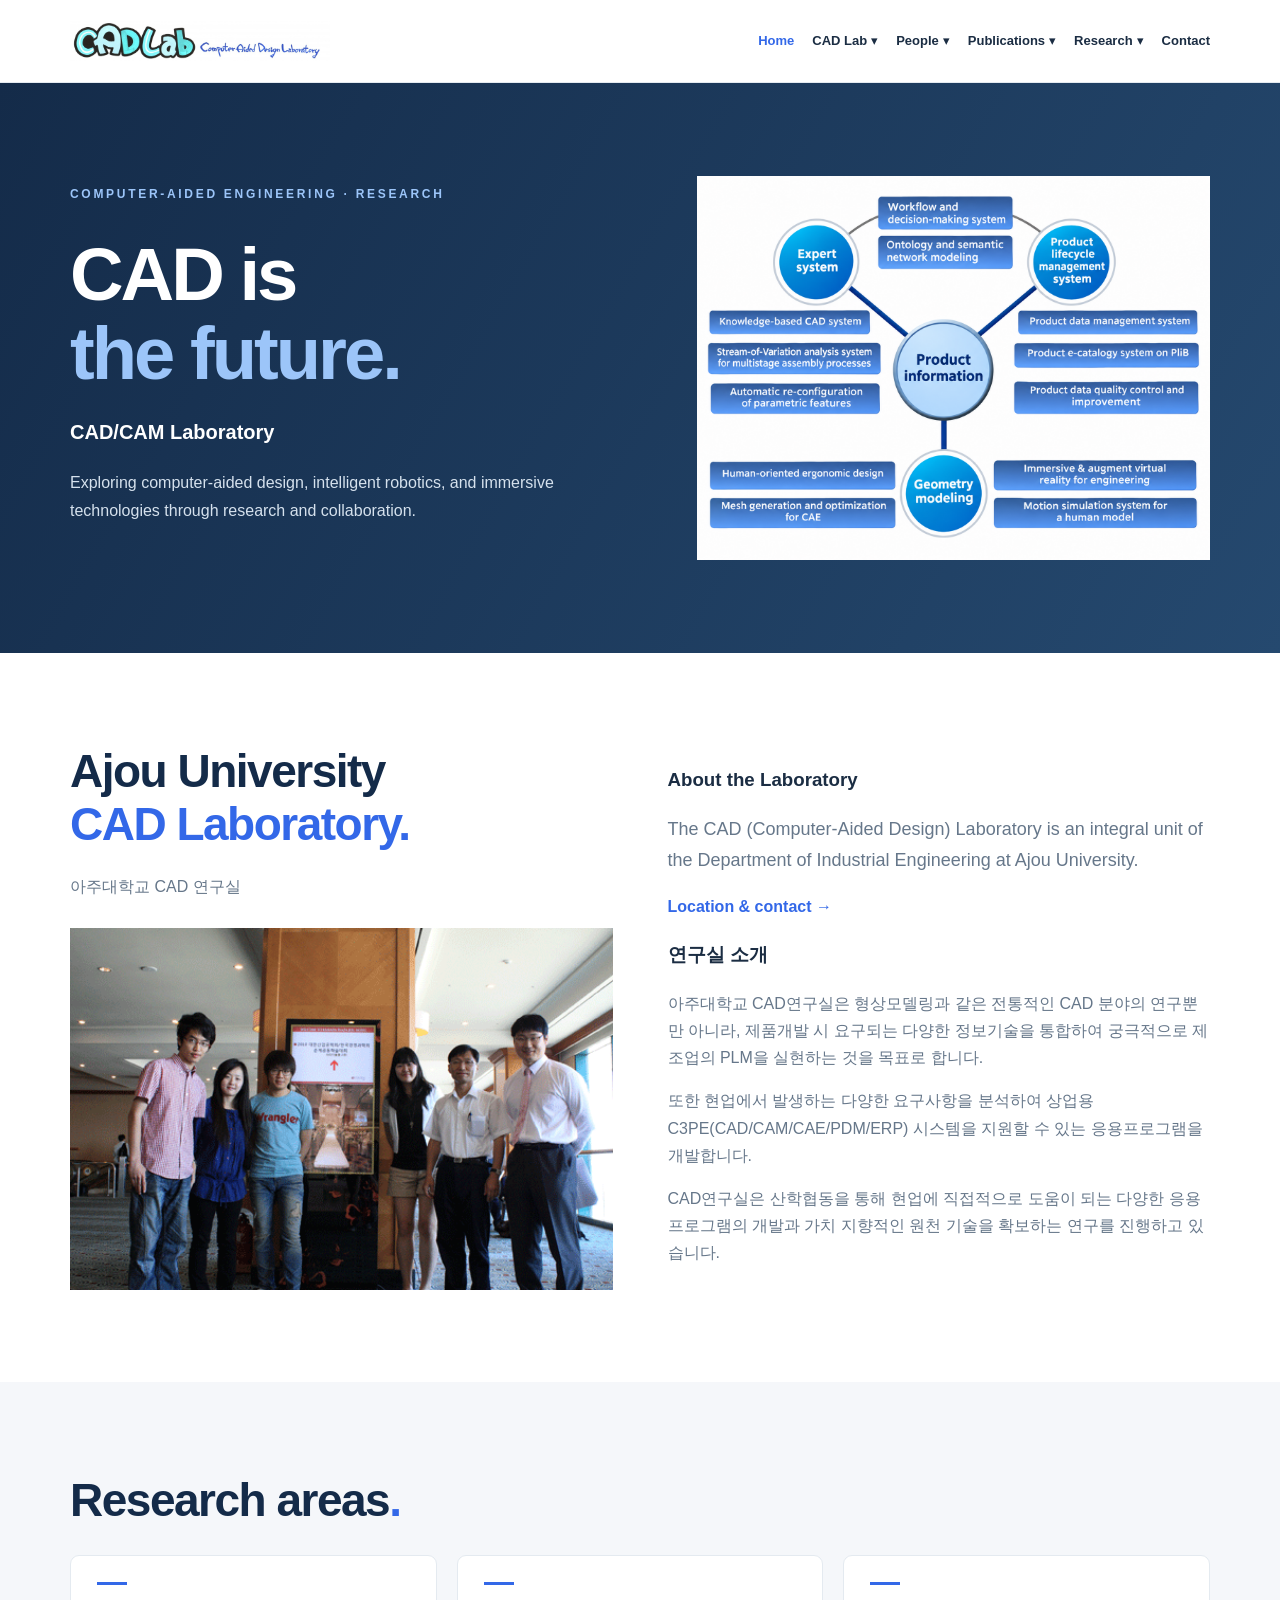
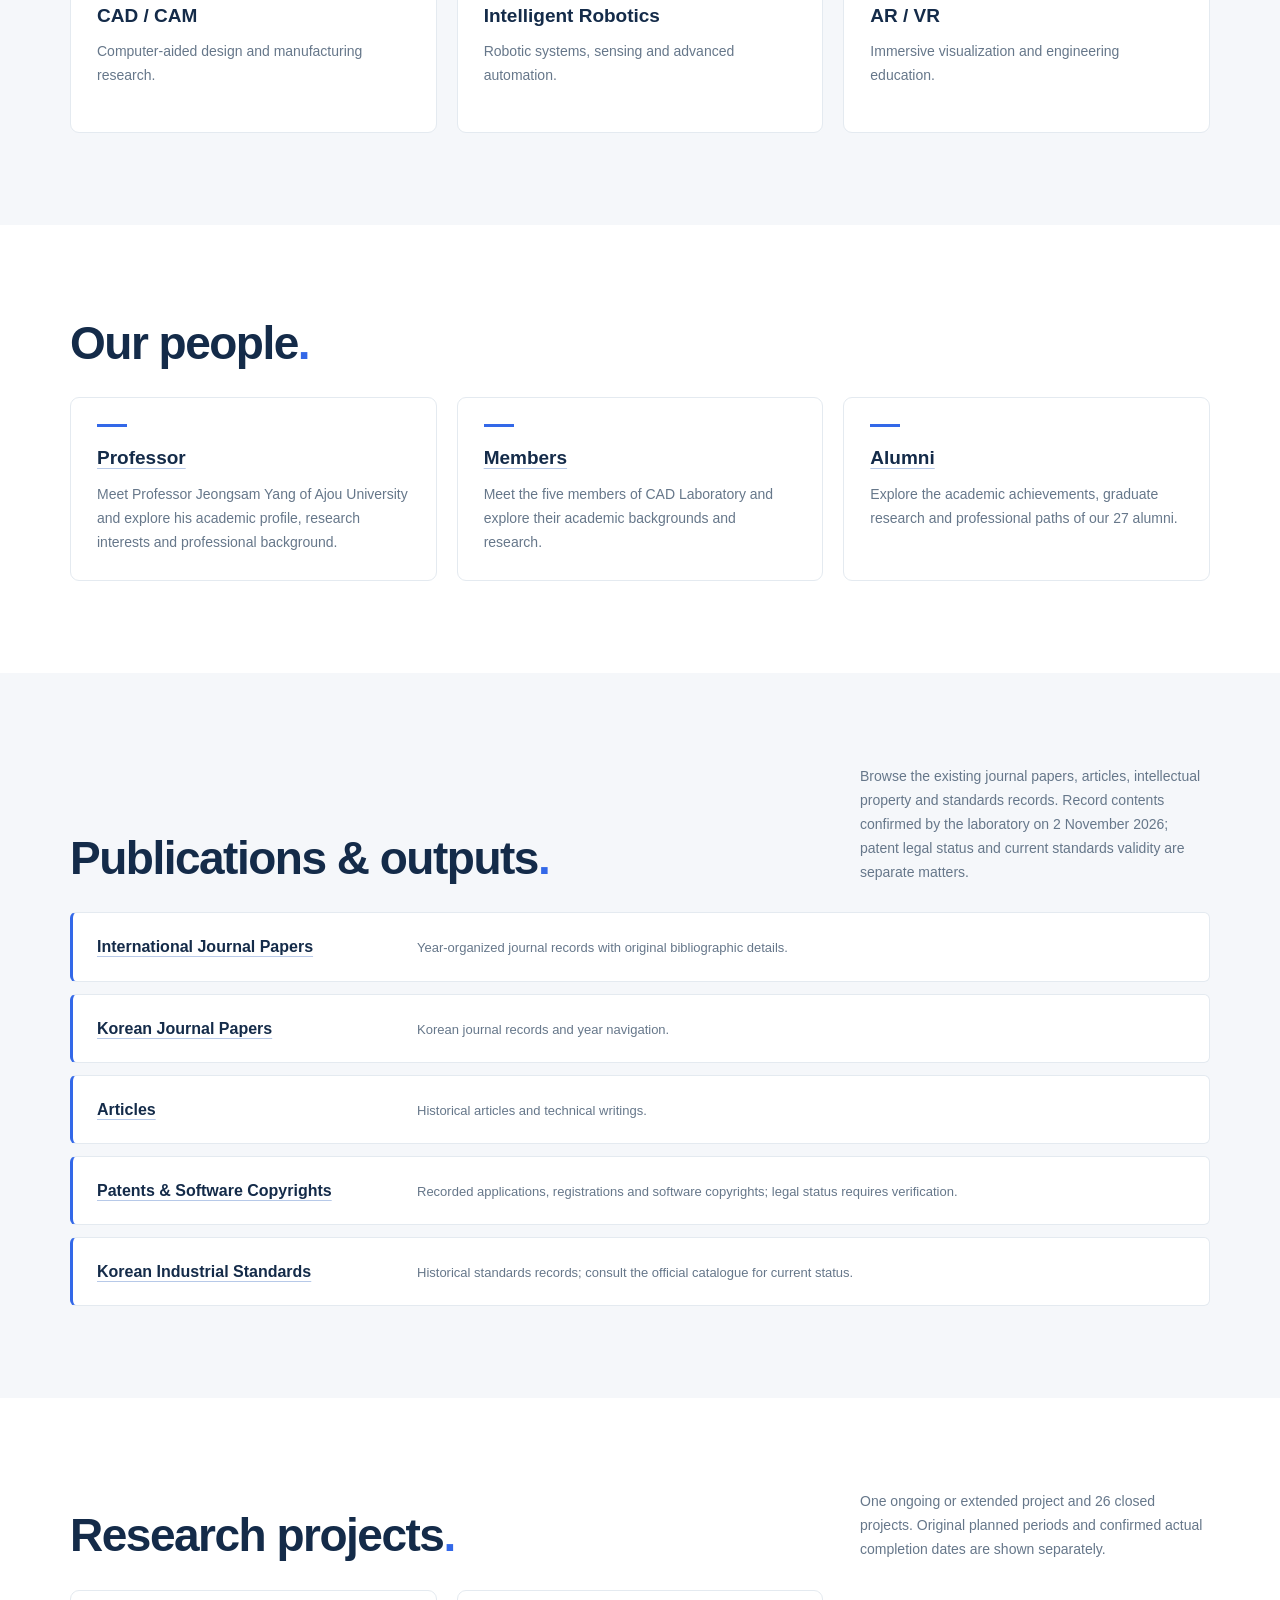
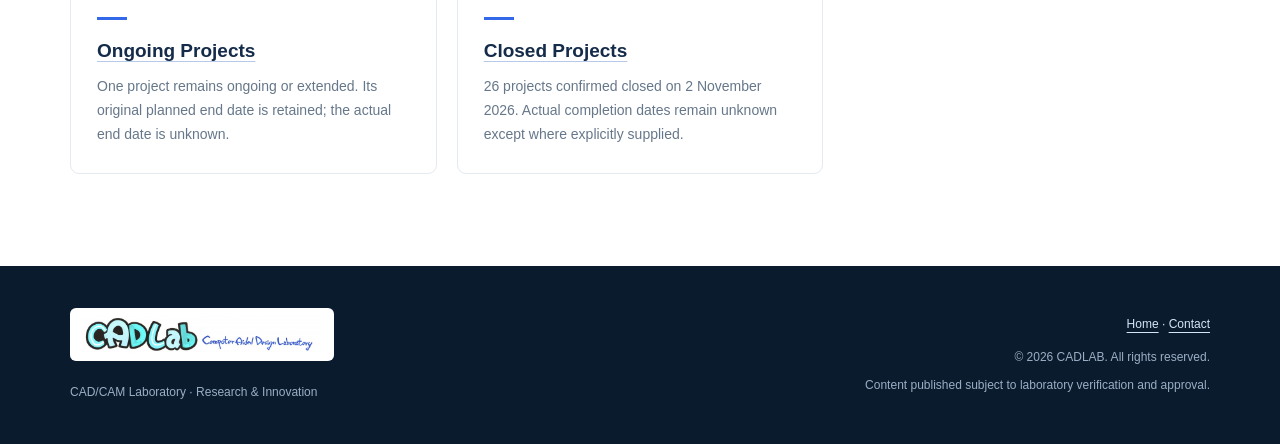
==== index.html @ c9c136b9 "Remove historical note from homepage introduction" ====
<!DOCTYPE html>
<html lang="en">
<head>
  <meta charset="UTF-8">
  <meta name="viewport" content="width=device-width, initial-scale=1">
  <meta name="description" content="CADLAB — CAD/CAM Laboratory research, people, projects, publications and archive.">
  <meta name="theme-color" content="#0d1d32">
  <title>CADLAB | CAD/CAM Laboratory</title>
  <link rel="stylesheet" href="assets/styles.css">
</head>
<body class="home-page">
  <!-- shared-header:start -->
  <a class="skip-link" href="#main">Skip to content</a>
  <header class="header">
    <div class="wrap nav">
      <a class="brand" href="index.html" aria-label="CADLAB home"><img src="assets/cadlab-logo.jpg" alt="CADLAB — Computer-Aided Design Laboratory" width="1500" height="234" fetchpriority="high"></a>
      <button type="button" id="menuButton" class="menu" aria-label="Toggle navigation" aria-expanded="false" aria-controls="navigation">☰</button>
      <nav id="navigation" aria-label="Main navigation">
        <a href="index.html" aria-current="page">Home</a>
<div class="nav-group">
          <a href="index.html#about">CAD Lab</a> <button class="submenu-toggle" type="button" aria-label="Toggle CAD Lab submenu" aria-expanded="false" aria-controls="lab-submenu">▾</button>
          <div class="dropdown" id="lab-submenu">
            <a href="lab/introduction.html">Introduction</a>
<a href="lab/motto.html">Motto &amp; Logo</a>
<a href="lab/contact.html">Contact</a>
          </div>
        </div>
<div class="nav-group">
          <a href="index.html#people">People</a> <button class="submenu-toggle" type="button" aria-label="Toggle People submenu" aria-expanded="false" aria-controls="people-submenu">▾</button>
          <div class="dropdown" id="people-submenu">
            <a href="people/professor.html">Professor</a>
<a href="people/members.html">Members</a>
<a href="people/alumni.html">Alumni</a>
          </div>
        </div>
<div class="nav-group">
          <a href="index.html#publications">Publications</a> <button class="submenu-toggle" type="button" aria-label="Toggle Publications submenu" aria-expanded="false" aria-controls="publications-submenu">▾</button>
          <div class="dropdown" id="publications-submenu">
            <a href="publications/international.html">International Journal Papers</a>
<a href="publications/korean.html">Korean Journal Papers</a>
<a href="publications/articles.html">Articles</a>
<a href="publications/patents.html">Patents</a>
<a href="publications/standards.html">Korean Industrial Standards</a>
          </div>
        </div>
<div class="nav-group">
          <a href="index.html#research">Research</a> <button class="submenu-toggle" type="button" aria-label="Toggle Research submenu" aria-expanded="false" aria-controls="research-submenu">▾</button>
          <div class="dropdown" id="research-submenu">
            <a href="research/ongoing.html">Ongoing Projects</a>
<a href="research/completed.html">Closed Projects</a>
          </div>
        </div>
<a href="lab/contact.html">Contact</a>
      </nav>
    </div>
  </header>
  <!-- shared-header:end -->
  <main id="main">
    <section class="hero" id="home">
      <div class="hero-grid" aria-hidden="true"></div>
      <div class="hero-glow" aria-hidden="true"></div>
      <div class="wrap hero-layout">
        <div class="hero-copy"><div class="eyebrow"><span class="eyebrow-line"></span> COMPUTER-AIDED ENGINEERING · RESEARCH</div><h1>CAD is<br><em>the future.</em></h1><p class="hero-descriptor">CAD/CAM Laboratory</p><p class="hero-summary">Exploring computer-aided design, intelligent robotics, and immersive technologies through research and collaboration.</p>
        </div>
       

        <div class="hero-art">
          <img src="assets/product-information.png" alt="Product information framework connecting expert systems, product lifecycle management and geometry modeling." width="1448" height="1086" fetchpriority="high">
        </div>
      </div>

    </section>

<section class="section about-section" id="about">
  <div class="wrap section-grid">
    <div>
      
      <h2>Ajou University<br>
        <span class="blue-text">CAD Laboratory.</span>
      </h2>
      <p class="muted">아주대학교 CAD 연구실</p>
      <img class="about-photo" src="assets/cadlab-group.gif" alt="CAD Laboratory group photo." width="513" height="342" loading="lazy" decoding="async">
    </div>

    <div>
      <h3>About the Laboratory</h3>
      <p id="aboutText" class="muted lead">
        The CAD (Computer-Aided Design) Laboratory is an
        integral unit of the Department of Industrial
        Engineering at Ajou University.
      </p>

      <p><a class="inline-link" href="lab/contact.html">Location &amp; contact →</a></p>

      <h3>연구실 소개</h3>
      <p class="muted">
        아주대학교 CAD연구실은 형상모델링과 같은 전통적인
        CAD 분야의 연구뿐만 아니라, 제품개발 시 요구되는
        다양한 정보기술을 통합하여 궁극적으로 제조업의
        PLM을 실현하는 것을 목표로 합니다.
      </p>
      <p class="muted">
        또한 현업에서 발생하는 다양한 요구사항을 분석하여
        상업용 C3PE(CAD/CAM/CAE/PDM/ERP) 시스템을
        지원할 수 있는 응용프로그램을 개발합니다.
      </p>
      <p class="muted">
        CAD연구실은 산학협동을 통해 현업에 직접적으로
        도움이 되는 다양한 응용프로그램의 개발과 가치
        지향적인 원천 기술을 확보하는 연구를 진행하고 있습니다.
      </p>
    </div>
  </div>
</section>
      <section class="section light" id="research"><div class="wrap"><div class="section-heading"><div><h2>Research areas<span class="title-dot">.</span></h2></div></div><div id="researchList" class="cards research-cards"></div></div></section>
    <section class="section" id="people"><div class="wrap"><div class="section-heading"><div><h2>Our people<span class="title-dot">.</span></h2></div></div><div id="peopleList" class="cards"></div></div></section>
    <section class="section light" id="publications"><div class="wrap"><div class="section-heading"><div><h2>Publications &amp; outputs<span class="title-dot">.</span></h2></div><p>Browse the existing journal papers, articles, intellectual property and standards records. Record contents confirmed by the laboratory on 2 November 2026; patent legal status and current standards validity are separate matters.</p></div><div id="publicationList" class="stack"></div></div></section>
    <section class="section" id="projects"><div class="wrap"><div class="section-heading"><div><h2>Research projects<span class="title-dot">.</span></h2></div><p>One ongoing or extended project and 26 closed projects. Original planned periods and confirmed actual completion dates are shown separately.</p></div><div id="projectList" class="cards"></div></div></section>
  </main>
  <!-- shared-footer:start -->
  <footer class="site-footer">
    <div class="wrap footerrow">
      <div><a class="footer-logo" href="index.html" aria-label="CADLAB home"><img src="assets/cadlab-logo.jpg" alt="CADLAB — Computer-Aided Design Laboratory" width="1500" height="234" loading="lazy"></a><p>CAD/CAM Laboratory · Research &amp; Innovation</p></div>
      <div><a href="index.html">Home</a> · <a href="lab/contact.html">Contact</a><p>© <span data-year>2026</span> CADLAB. All rights reserved.</p><small class="footer-context">Content published subject to laboratory verification and approval.</small></div>
    </div>
  </footer>
  <!-- shared-footer:end -->
  <script src="assets/content.js"></script><script src="assets/site.js"></script>
<script src="assets/navigation.js" defer></script>
</body>
</html>
---- assets/styles.css ----
/* CADLAB V3 — complete clean stylesheet; replaces accumulated V2 patches */
:root{--navy:#142b49;--navy2:#213f63;--blue:#3368e8;--ink:#1b2d43;--muted:#66778a;--line:#e4eaf0;--light:#f5f7fa;--radius:10px;--card-bg:#f8faff}
*{box-sizing:border-box}
html{scroll-behavior:smooth;scroll-padding-top:85px}
body{margin:0;font:16px/1.7 Arial,"Noto Sans KR","Malgun Gothic",sans-serif;color:var(--ink)}
a:focus-visible,button:focus-visible{outline:3px solid #65b9ff;outline-offset:3px}
.skip-link{position:absolute;left:12px;top:-100px;z-index:100;padding:10px 16px;background:white;color:var(--navy)}
.skip-link:focus{top:10px}
.wrap{width:min(1140px,calc(100% - 48px));margin:auto}
.header{position:sticky;top:0;z-index:50;background:#fff;border-bottom:1px solid var(--line)}
.nav{min-height:82px;display:flex;align-items:center;justify-content:space-between;gap:25px}
.accent,.title-dot,.blue-text{color:var(--blue)}
.nav nav a{text-decoration:none;color:var(--ink);font-size:13px;font-weight:700}
.nav nav a:hover{color:var(--blue)}
.menu{display:none}
.hero{background:linear-gradient(120deg,#142b49,#25496f);color:#fff}
.hero-layout{min-height:570px;display:grid;grid-template-columns:minmax(0,1.05fr) minmax(0,.95fr);gap:60px;align-items:center}
.hero-copy{padding:70px 0}
.eyebrow{color:#9cc5f9;font-size:12px;font-weight:800;letter-spacing:2.7px}
.hero h1{font-size:clamp(48px,5.8vw,80px);line-height:1.07;letter-spacing:-3px;margin:30px 0 22px}
.hero h1 em{font-style:normal;color:#9cc5f9}
.hero-descriptor{font-size:20px;font-weight:650}
.hero-summary{max-width:540px;color:#d5e1ed;font-size:16px;margin:18px 0 28px}
.hero-actions{display:flex;flex-wrap:wrap;gap:12px;align-items:center}
.cta,.cta-secondary{display:inline-flex;align-items:center;gap:20px;text-decoration:none;border-radius:6px;padding:12px 18px;font-size:14px;font-weight:700}
.cta{background:white;color:var(--navy)}
.cta-secondary{color:#fff;border:1px solid #8ca7c4}
.cta:hover{background:#ecf3ff}
.cta-secondary:hover{background:#ffffff15}
.hero-art{text-align:center;min-width:0}
.hero-art img{display:block;width:100%;max-width:100%;height:auto;object-fit:contain;margin:auto}
.hero-art p{color:#b9d0e8;font-size:10px;letter-spacing:2px;font-weight:700;margin:5px 0 0}
.hero-bottom{display:flex;align-items:center;justify-content:space-between;gap:20px;min-height:66px;border-top:1px solid #ffffff24;color:#c2d3e6;font-size:11px;letter-spacing:1px}
.hero-bottom a{color:#e3eefc;text-decoration:none}
.focus-strip{background:#eef3f8;border-bottom:1px solid var(--line)}
.focus-row{display:flex;justify-content:space-between;flex-wrap:wrap;gap:15px 25px;padding:23px 0;color:#4f6379;font-size:11px;font-weight:750;letter-spacing:1px}
.focus-label{color:var(--blue)}
.section{padding:92px 0}
.section.light{background:var(--light)}
.section-grid{display:grid;grid-template-columns:1fr 1fr;gap:55px}
.about-photo{display:block;width:100%;height:auto;object-fit:contain;margin:28px 0 0}
.overline{font-size:11px;letter-spacing:2px;color:var(--blue);font-weight:800;margin:0 0 14px}
h2{font-size:clamp(30px,3.8vw,46px);line-height:1.15;letter-spacing:-1.5px;color:var(--navy);margin:0 0 22px}
.muted,.section-heading>p{color:var(--muted)}
.lead{font-size:18px}
.notice{background:#fffaf1;border-left:3px solid #dcb66c;font-size:13px;color:#80682e;padding:14px 17px;margin:22px 0}
.inline-link{color:var(--blue);font-weight:750;text-decoration:none}
.section-heading{display:flex;align-items:end;justify-content:space-between;gap:30px;margin-bottom:28px}
.section-heading h2{margin:0}
.section-heading>p{font-size:14px;max-width:350px;margin:0}
.cards{display:grid;grid-template-columns:repeat(3,minmax(0,1fr));gap:20px}
.card{background:#fff;border:1px solid var(--line);border-radius:9px;padding:26px;min-height:178px}
.card:before{content:"";display:block;width:30px;height:3px;background:var(--blue);margin-bottom:19px}
.card h3{font-size:19px;line-height:1.3;color:var(--navy);margin:0 0 12px}
.card p{font-size:14px;color:var(--muted);margin:0}
.stack{display:grid;gap:12px}
.entry{border:1px solid var(--line);border-left:3px solid var(--blue);background:#fff;border-radius:6px;padding:20px 24px;display:flex;justify-content:space-between;gap:20px}
.entry strong{color:var(--navy)}
.entry span{font-size:13px;color:var(--muted)}
.archive-section{background:var(--navy);color:#fff}
.archive-section h2{color:#fff}
.archive-section p:not(.overline){color:#ccd8e5}
.archive-layout{display:flex;align-items:center;justify-content:space-between;gap:30px}
.archive-button{flex-shrink:0;text-decoration:none;background:#fff;color:var(--navy);border-radius:6px;padding:14px 18px;font-size:14px;font-weight:750}
.site-footer{background:#0b1b2e;color:#dae5f0;padding:42px 0}
.footerrow{display:flex;justify-content:space-between;gap:20px;align-items:center}
.site-footer p,.site-footer small{font-size:12px;color:#9aafc4}
.footerrow>div:last-child{text-align:right;font-size:12px}
@media(max-width:980px){.hero-layout{gap:20px}}
@media(max-width:760px){.wrap{width:min(100% - 36px,1140px)}
.hero-layout{grid-template-columns:1fr;gap:0;min-height:auto}
.hero-copy{padding:70px 0 20px}
.hero h1{letter-spacing:-2px}
.hero-art{width:100%;max-width:480px;margin:0 auto 22px}
.hero-bottom{font-size:10px}
.section{padding:66px 0}
.section-grid{grid-template-columns:1fr;gap:8px}
.section-heading{display:block}
.section-heading>p{margin-top:12px}
.cards{grid-template-columns:1fr}
.card{min-height:auto}
.archive-layout,.footerrow{flex-direction:column;align-items:flex-start}
.footerrow>div:last-child{text-align:left}
.focus-row{justify-content:flex-start}
.focus-label{width:100%}}
@media(max-width:430px){.hero-actions{align-items:stretch;flex-direction:column}
.cta,.cta-secondary{justify-content:space-between}
.entry{display:block}
.entry span{display:block;margin-top:6px}
.hero-bottom{font-size:9px;flex-wrap:wrap;padding:15px 0}}


/* Navigation: one breakpoint for the menu and all submenus. */
.header{overflow:visible}
.nav{position:relative}
#navigation{display:flex;align-items:center;justify-content:flex-end;flex-wrap:nowrap;gap:24px}
.nav-group{position:relative;display:flex;align-items:center;flex:0 0 auto}
.nav-group>a{display:block;padding:18px 0;white-space:nowrap}
.submenu-toggle{border:0;background:none;color:var(--ink);font:inherit;font-size:13px;padding:18px 0 18px 4px;cursor:pointer}
.dropdown{display:none;position:absolute;top:100%;left:0;min-width:220px;max-width:300px;flex-direction:column;padding:8px;background:#fff;border:1px solid #e3e8f0;border-radius:10px;box-shadow:0 12px 32px rgba(20,36,61,.15);z-index:1100}
.nav-group.expanded>.dropdown{display:flex}
#navigation .dropdown a{display:block;padding:11px 14px;font-size:13px;line-height:1.5;white-space:normal;color:#142b49;border-radius:6px}
#navigation .dropdown a:hover,#navigation .dropdown a:focus-visible{background:#edf3ff;color:#3368e8}
@media(min-width:901px){.header{position:sticky;z-index:1000}}
@media(max-width:900px){
  .nav{min-height:70px}
  .menu{display:block;background:none;border:0;color:var(--navy);font-size:25px;cursor:pointer}
  #navigation{display:none;position:absolute;top:100%;left:0;right:0;background:white;padding:16px 22px;box-shadow:0 15px 25px #0b203020;flex-direction:column;align-items:stretch;gap:0;max-height:75vh;overflow-y:auto}
  #navigation.open{display:flex}
  #navigation a{font-size:15px;padding:10px 0}
  .nav-group{display:grid;grid-template-columns:minmax(0,1fr) auto;width:100%}
  .nav-group>a{padding:12px 0}
  .submenu-toggle{padding:12px;min-width:44px;min-height:44px}
  .dropdown{position:static;grid-column:1 / -1;min-width:0;max-width:none;padding:0 0 8px 14px;background:transparent;border:0;box-shadow:none}
  #navigation .dropdown a{padding:8px 12px;font-size:13px}
}

/* Shared identity and layout. Logo is the original JPEG, never cropped. */
html{scroll-padding-top:140px}
body{min-height:100vh;display:flex;flex-direction:column;background:#fff}
main{flex:1;min-width:0}
a{color:var(--blue)}
button{font-family:inherit}
.wrap,.shell{width:min(1140px,calc(100% - 48px));margin-inline:auto}
.shell{padding-inline:0}
.brand{display:inline-flex;align-items:center;flex-shrink:0;text-decoration:none}
.brand img{display:block;width:260px;max-width:100%;height:auto;object-fit:contain}
#navigation{gap:18px}
#navigation>a{white-space:nowrap}
#navigation a[aria-current="page"],#navigation .current-section>a{color:var(--blue)}
.footer-logo{display:inline-block;max-width:100%;background:#fff;padding:8px 12px;border-radius:6px}
.footer-logo img{display:block;width:240px;max-width:100%;height:auto;object-fit:contain}
.site-footer{margin-top:auto}
.site-footer a:not(.footer-logo){color:#d5e5f7;text-underline-offset:4px}
.site-footer p{margin:12px 0 0}
.site-footer .footer-context{display:block;max-width:520px;margin-top:8px;overflow-wrap:anywhere}
.footerrow>div{min-width:0}
@media(min-width:901px) and (max-width:1100px){
  .nav{flex-wrap:wrap;padding-block:14px;gap:10px}
  #navigation{flex-basis:100%;justify-content:space-between;gap:12px}
  .nav-group>a,.submenu-toggle{padding-block:8px}
}
@media(max-width:900px){
  .brand img{width:min(260px,calc(100vw - 124px))}
  .nav{gap:16px}
  .menu{min-width:44px;min-height:44px;padding:0;flex-shrink:0}
  #navigation{gap:0}
  #navigation a[aria-current="page"]{text-decoration:underline;text-underline-offset:4px}
}
@media(max-width:760px){.wrap,.shell{width:calc(100% - 36px)}}
@media(prefers-reduced-motion:reduce){html{scroll-behavior:auto}}

/* Homepage summaries link to the complete source records. */
.record-link{color:var(--navy);text-decoration:underline;text-decoration-color:#b7c9e8;text-underline-offset:4px}
.record-link:hover{color:var(--blue);text-decoration-color:currentColor}
#publicationList .entry{align-items:baseline;flex-wrap:wrap}
#publicationList .entry strong{flex:0 1 300px}
#publicationList .entry span{flex:1 1 360px}
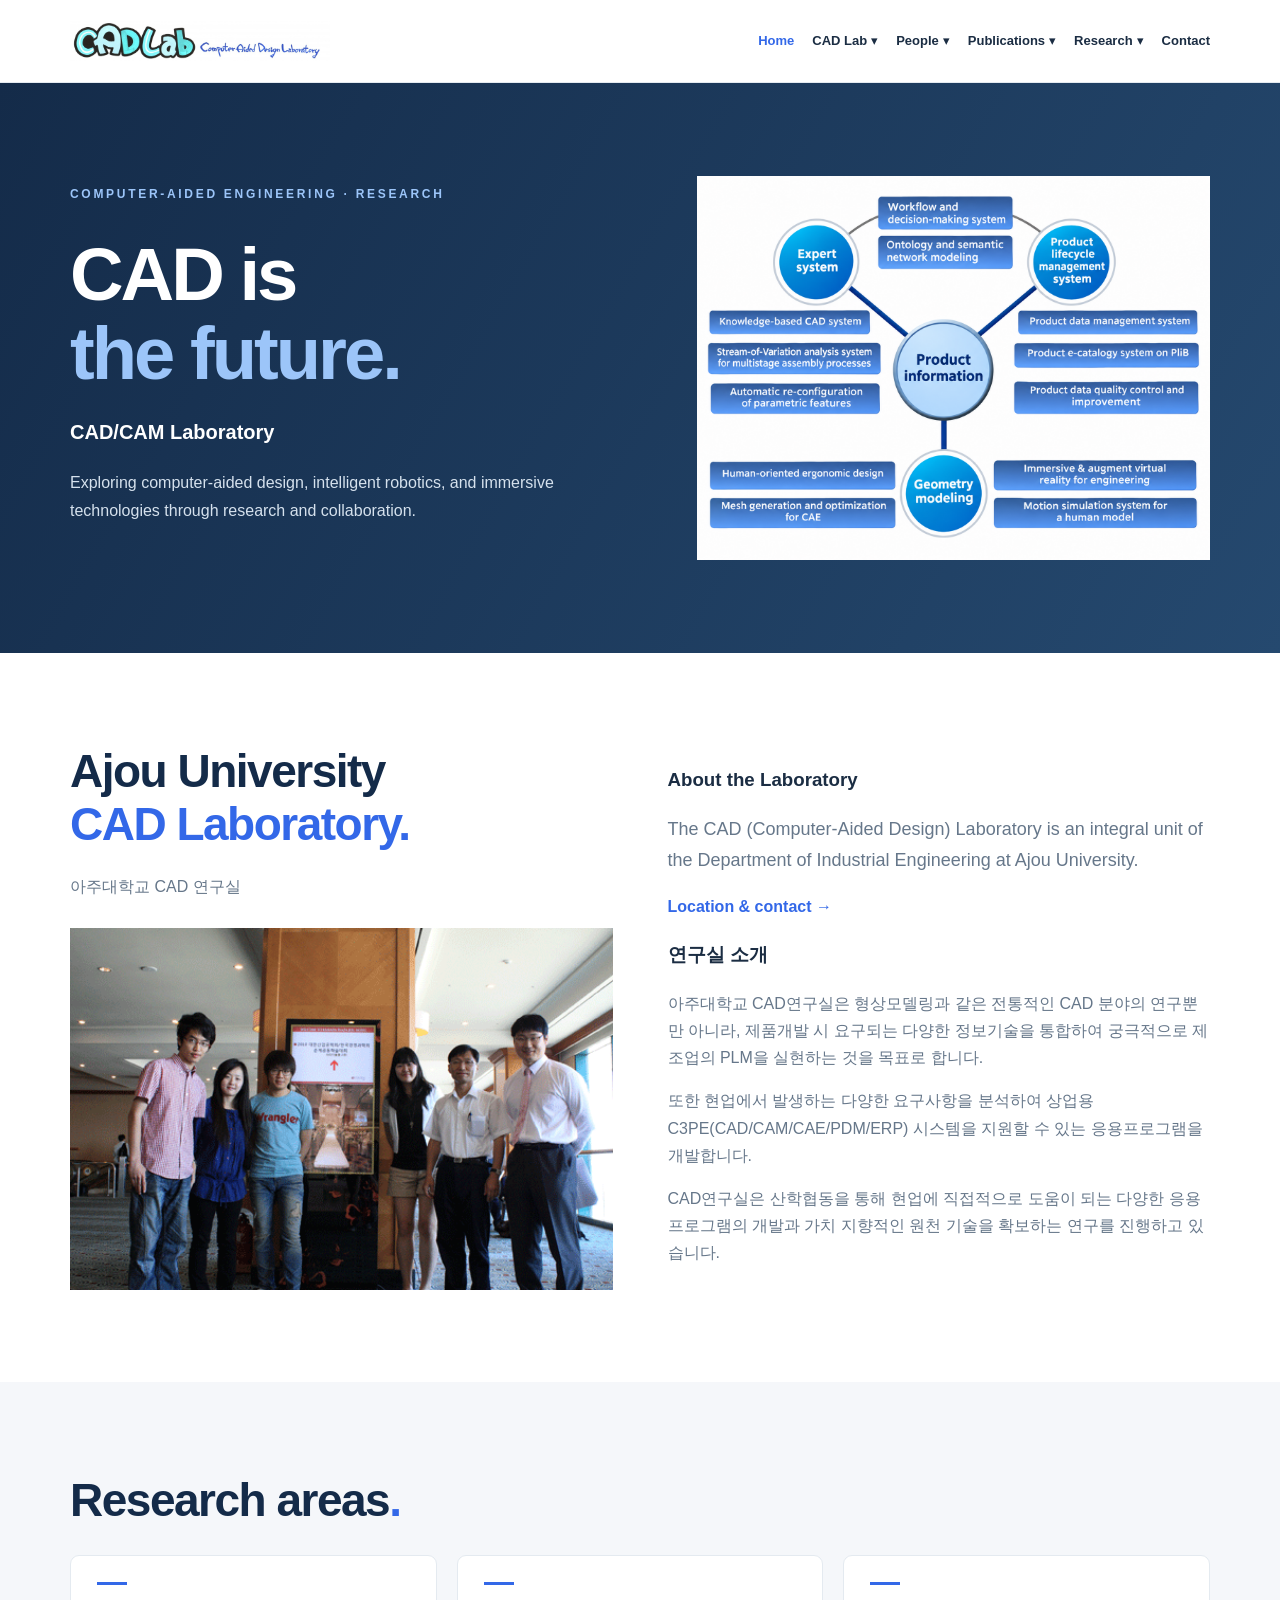
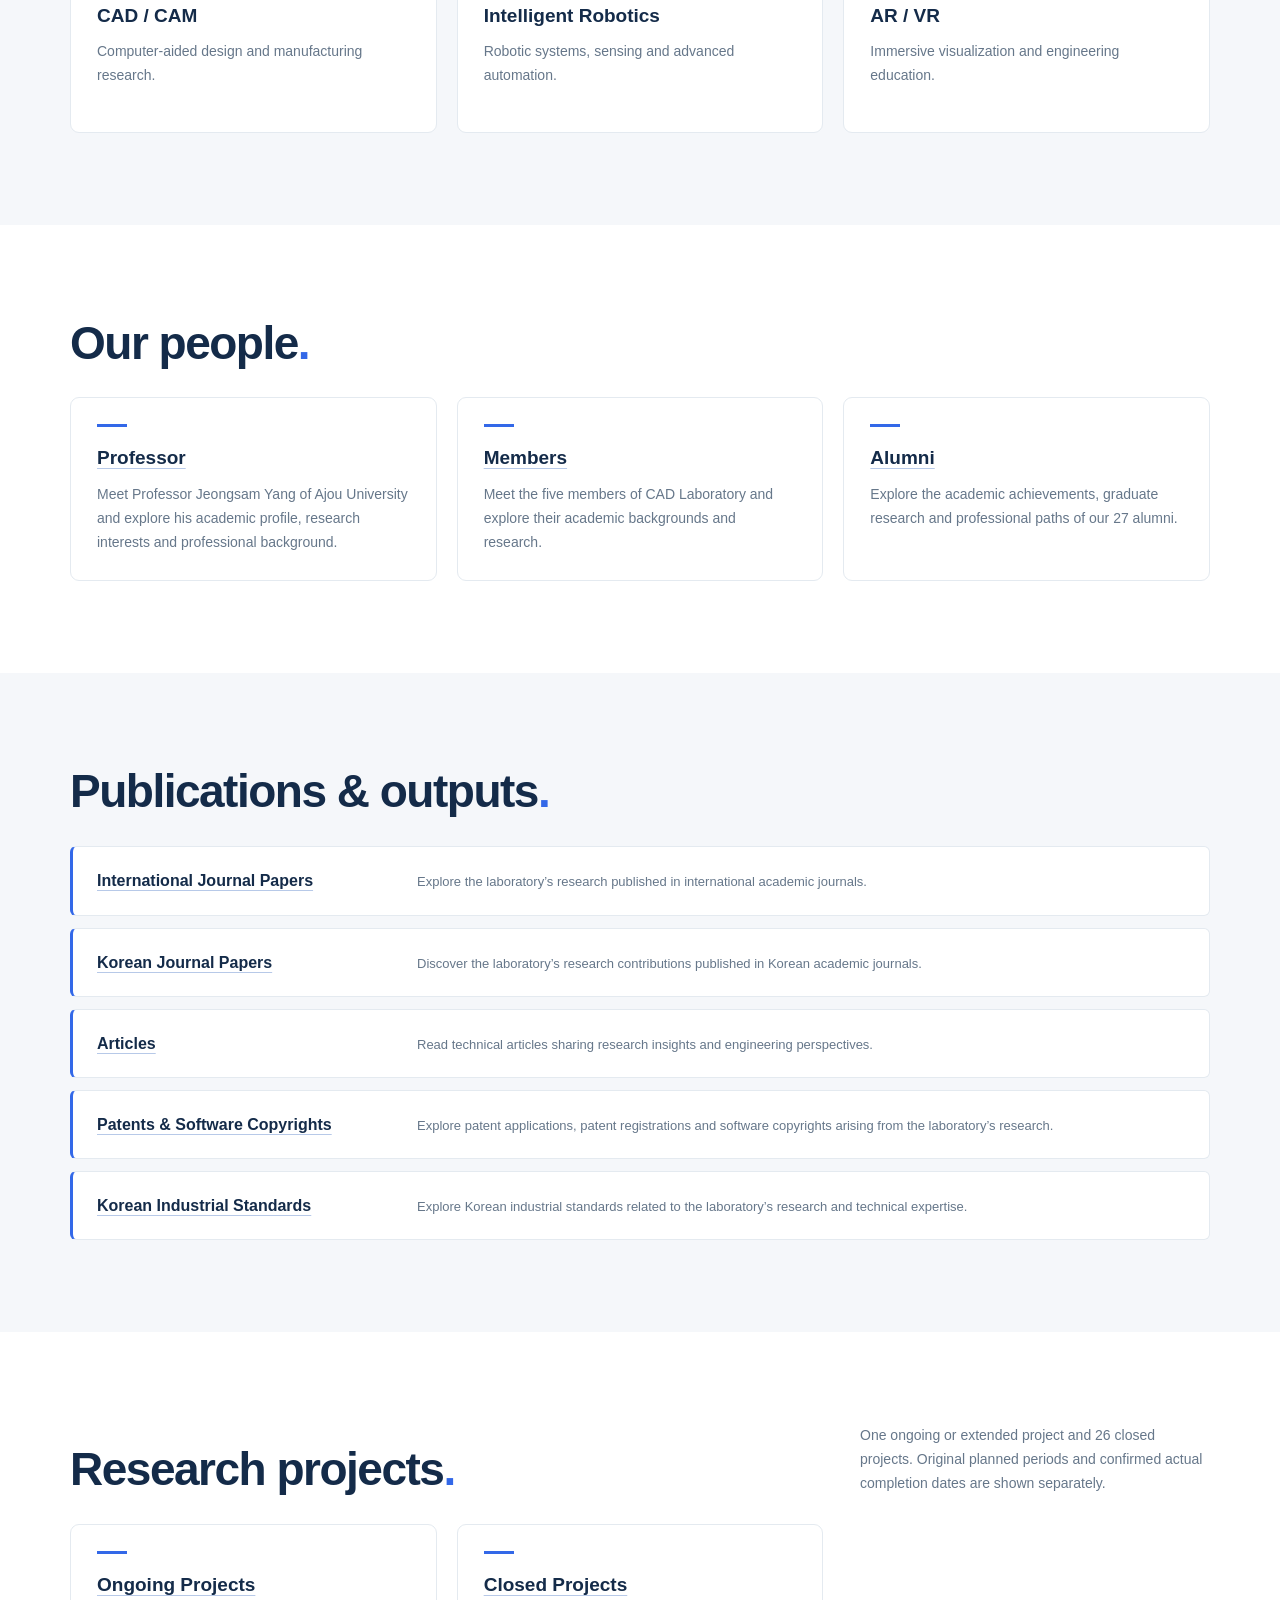
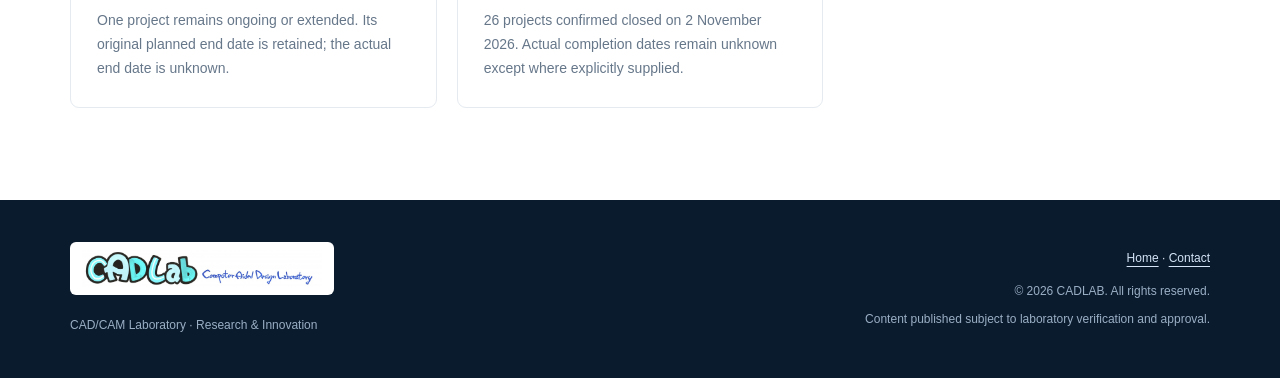
==== commit 244c4acf: "Refine Publications summaries for public presentation" ====
--- a/index.html
+++ b/index.html
@@ -114,7 +114,7 @@
 </section>
       <section class="section light" id="research"><div class="wrap"><div class="section-heading"><div><h2>Research areas<span class="title-dot">.</span></h2></div></div><div id="researchList" class="cards research-cards"></div></div></section>
     <section class="section" id="people"><div class="wrap"><div class="section-heading"><div><h2>Our people<span class="title-dot">.</span></h2></div></div><div id="peopleList" class="cards"></div></div></section>
-    <section class="section light" id="publications"><div class="wrap"><div class="section-heading"><div><h2>Publications &amp; outputs<span class="title-dot">.</span></h2></div><p>Browse the existing journal papers, articles, intellectual property and standards records. Record contents confirmed by the laboratory on 2 November 2026; patent legal status and current standards validity are separate matters.</p></div><div id="publicationList" class="stack"></div></div></section>
+    <section class="section light" id="publications"><div class="wrap"><div class="section-heading"><div><h2>Publications &amp; outputs<span class="title-dot">.</span></h2></div></div><div id="publicationList" class="stack"></div></div></section>
     <section class="section" id="projects"><div class="wrap"><div class="section-heading"><div><h2>Research projects<span class="title-dot">.</span></h2></div><p>One ongoing or extended project and 26 closed projects. Original planned periods and confirmed actual completion dates are shown separately.</p></div><div id="projectList" class="cards"></div></div></section>
   </main>
   <!-- shared-footer:start -->
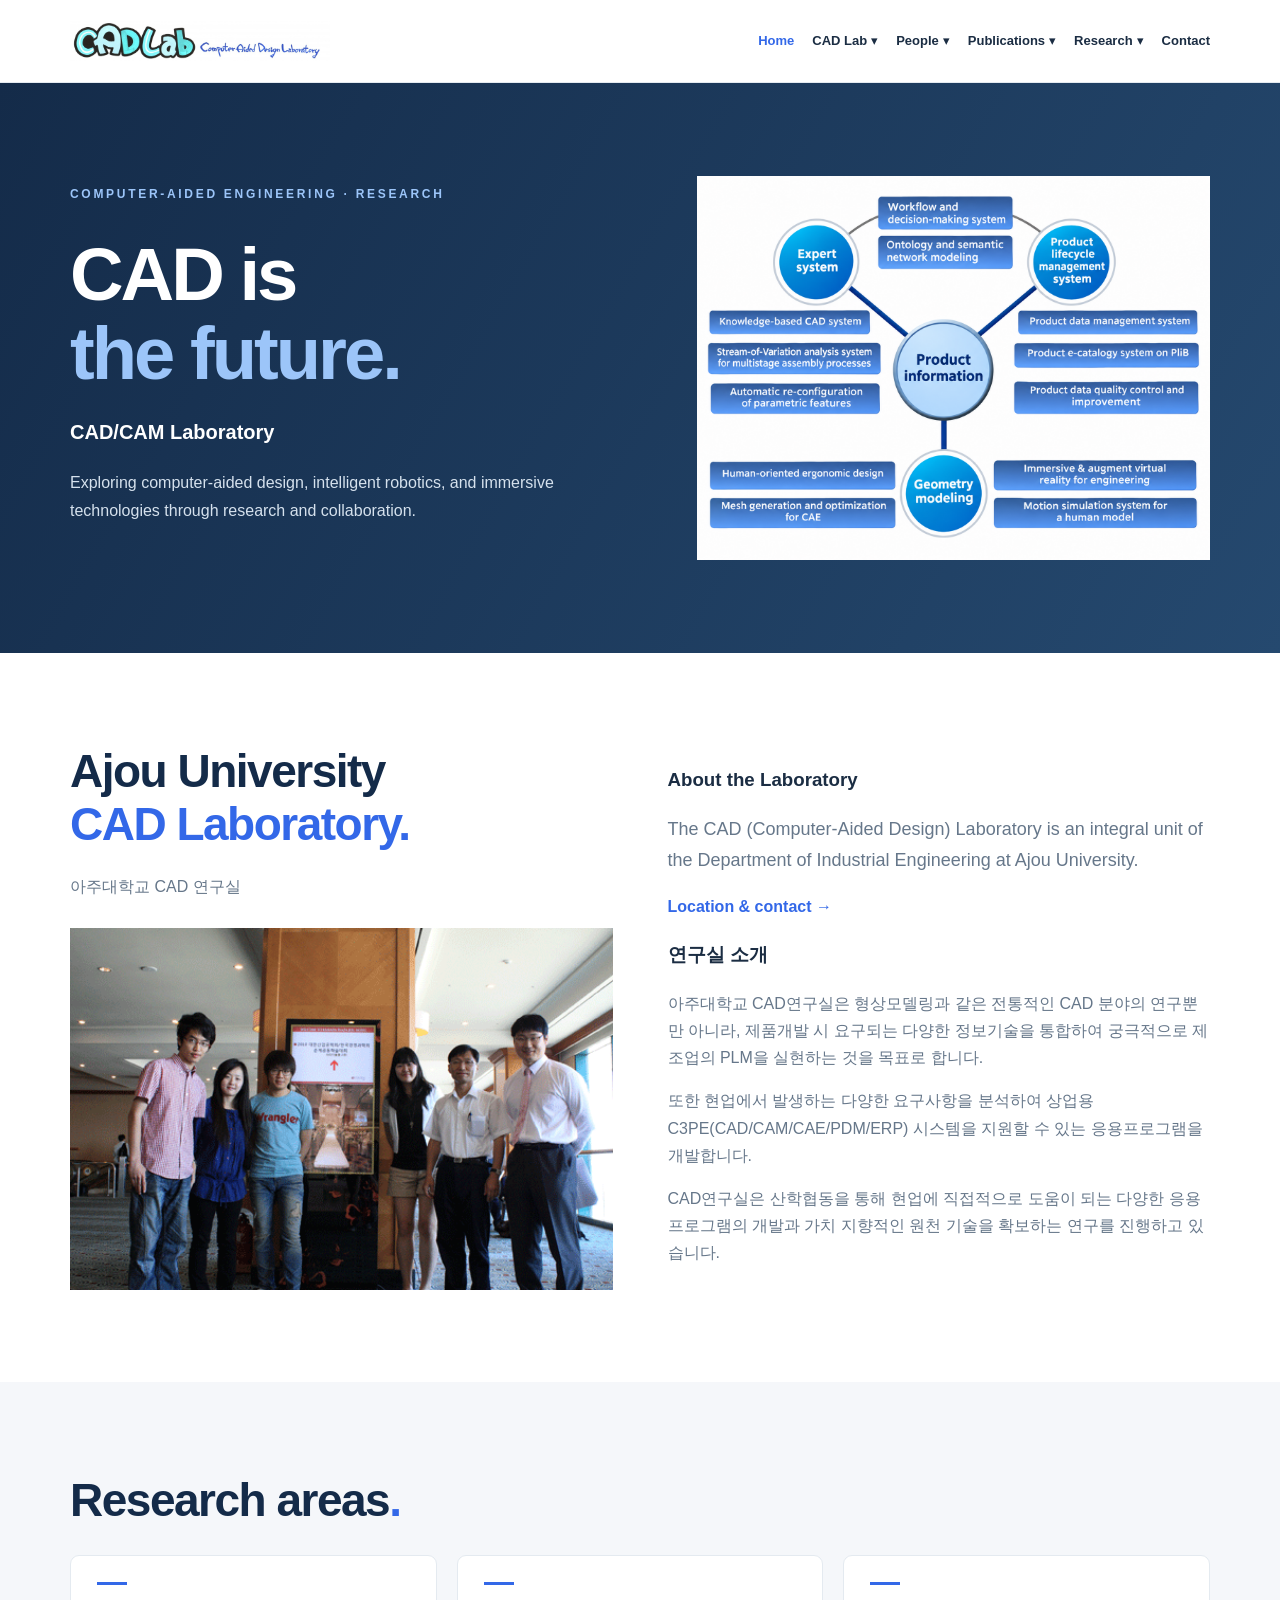
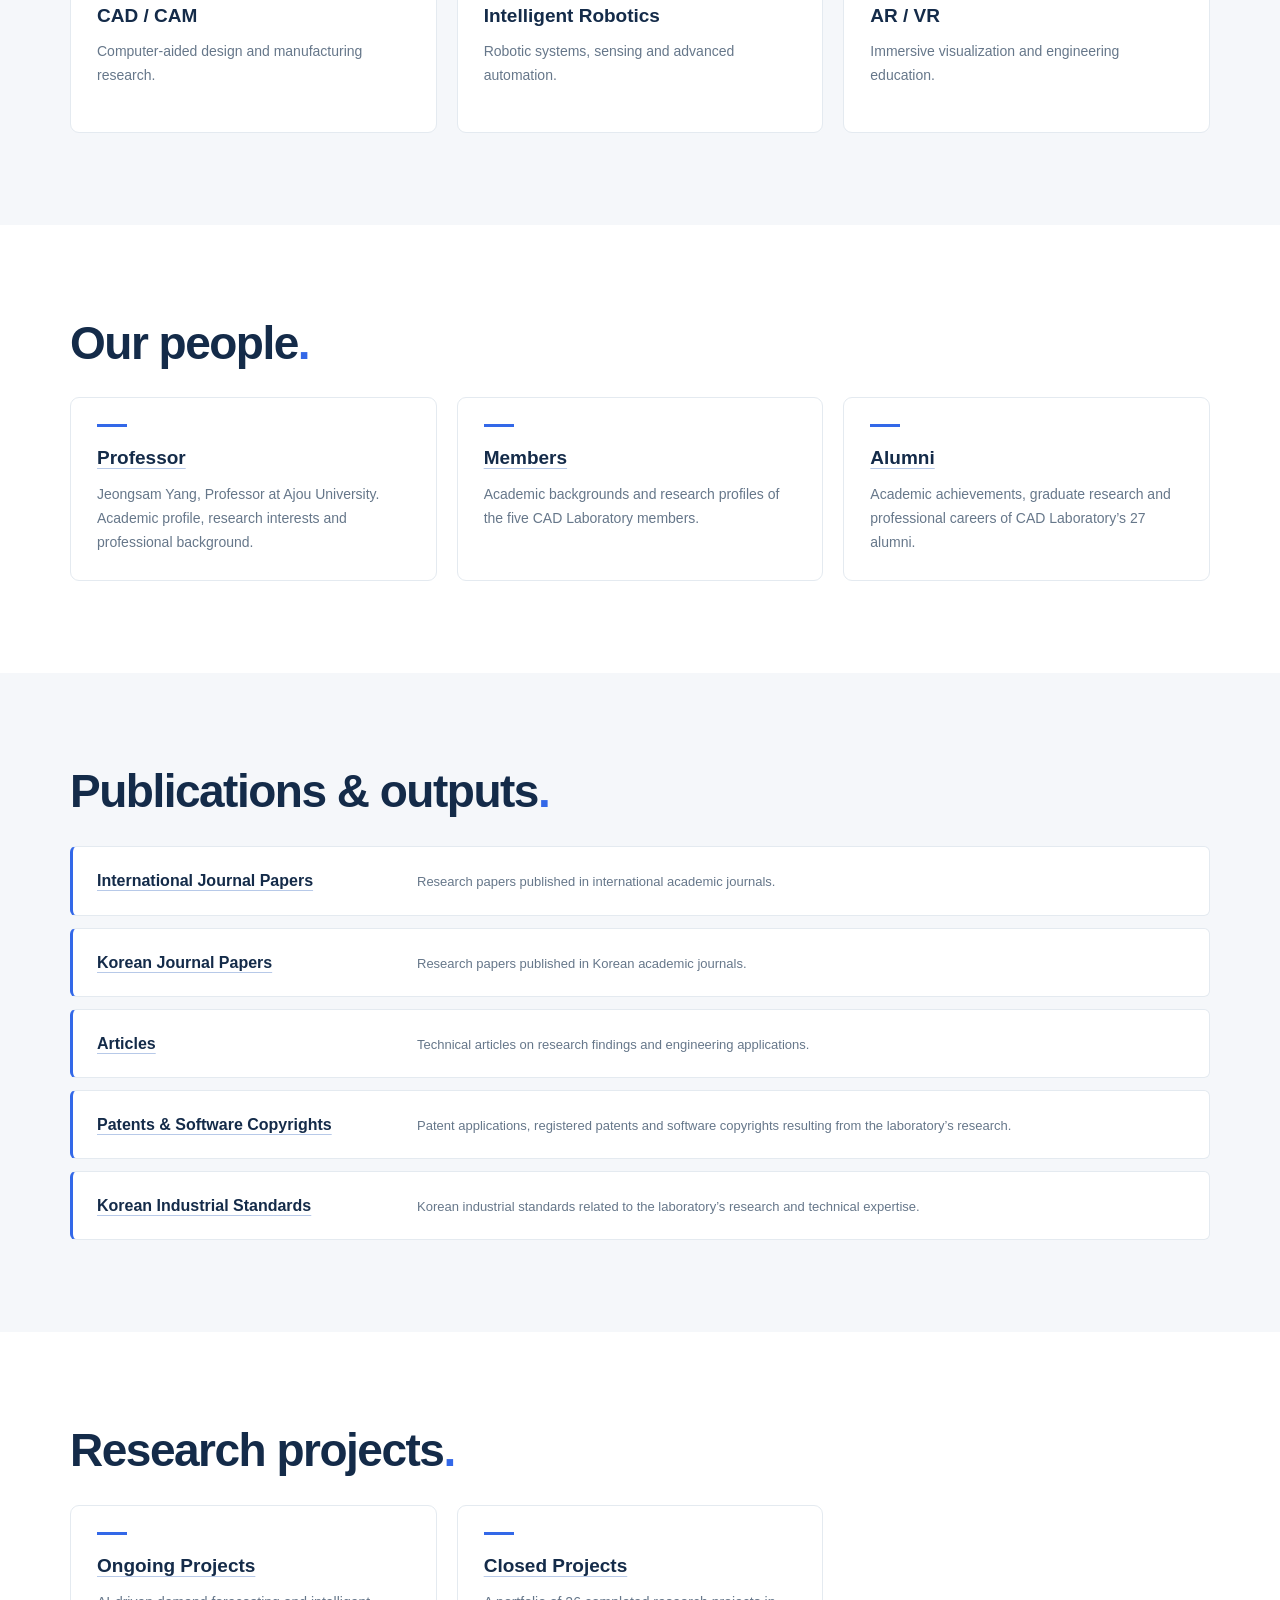
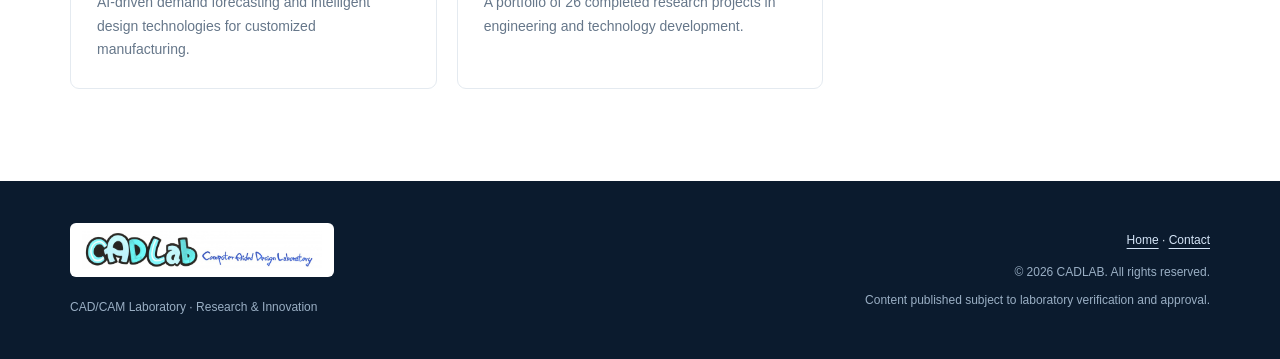
==== commit 00490746: "Refine research project summaries and remove heading note" ====
--- a/index.html
+++ b/index.html
@@ -115,7 +115,7 @@
       <section class="section light" id="research"><div class="wrap"><div class="section-heading"><div><h2>Research areas<span class="title-dot">.</span></h2></div></div><div id="researchList" class="cards research-cards"></div></div></section>
     <section class="section" id="people"><div class="wrap"><div class="section-heading"><div><h2>Our people<span class="title-dot">.</span></h2></div></div><div id="peopleList" class="cards"></div></div></section>
     <section class="section light" id="publications"><div class="wrap"><div class="section-heading"><div><h2>Publications &amp; outputs<span class="title-dot">.</span></h2></div></div><div id="publicationList" class="stack"></div></div></section>
-    <section class="section" id="projects"><div class="wrap"><div class="section-heading"><div><h2>Research projects<span class="title-dot">.</span></h2></div><p>One ongoing or extended project and 26 closed projects. Original planned periods and confirmed actual completion dates are shown separately.</p></div><div id="projectList" class="cards"></div></div></section>
+    <section class="section" id="projects"><div class="wrap"><div class="section-heading"><div><h2>Research projects<span class="title-dot">.</span></h2></div></div><div id="projectList" class="cards"></div></div></section>
   </main>
   <!-- shared-footer:start -->
   <footer class="site-footer">
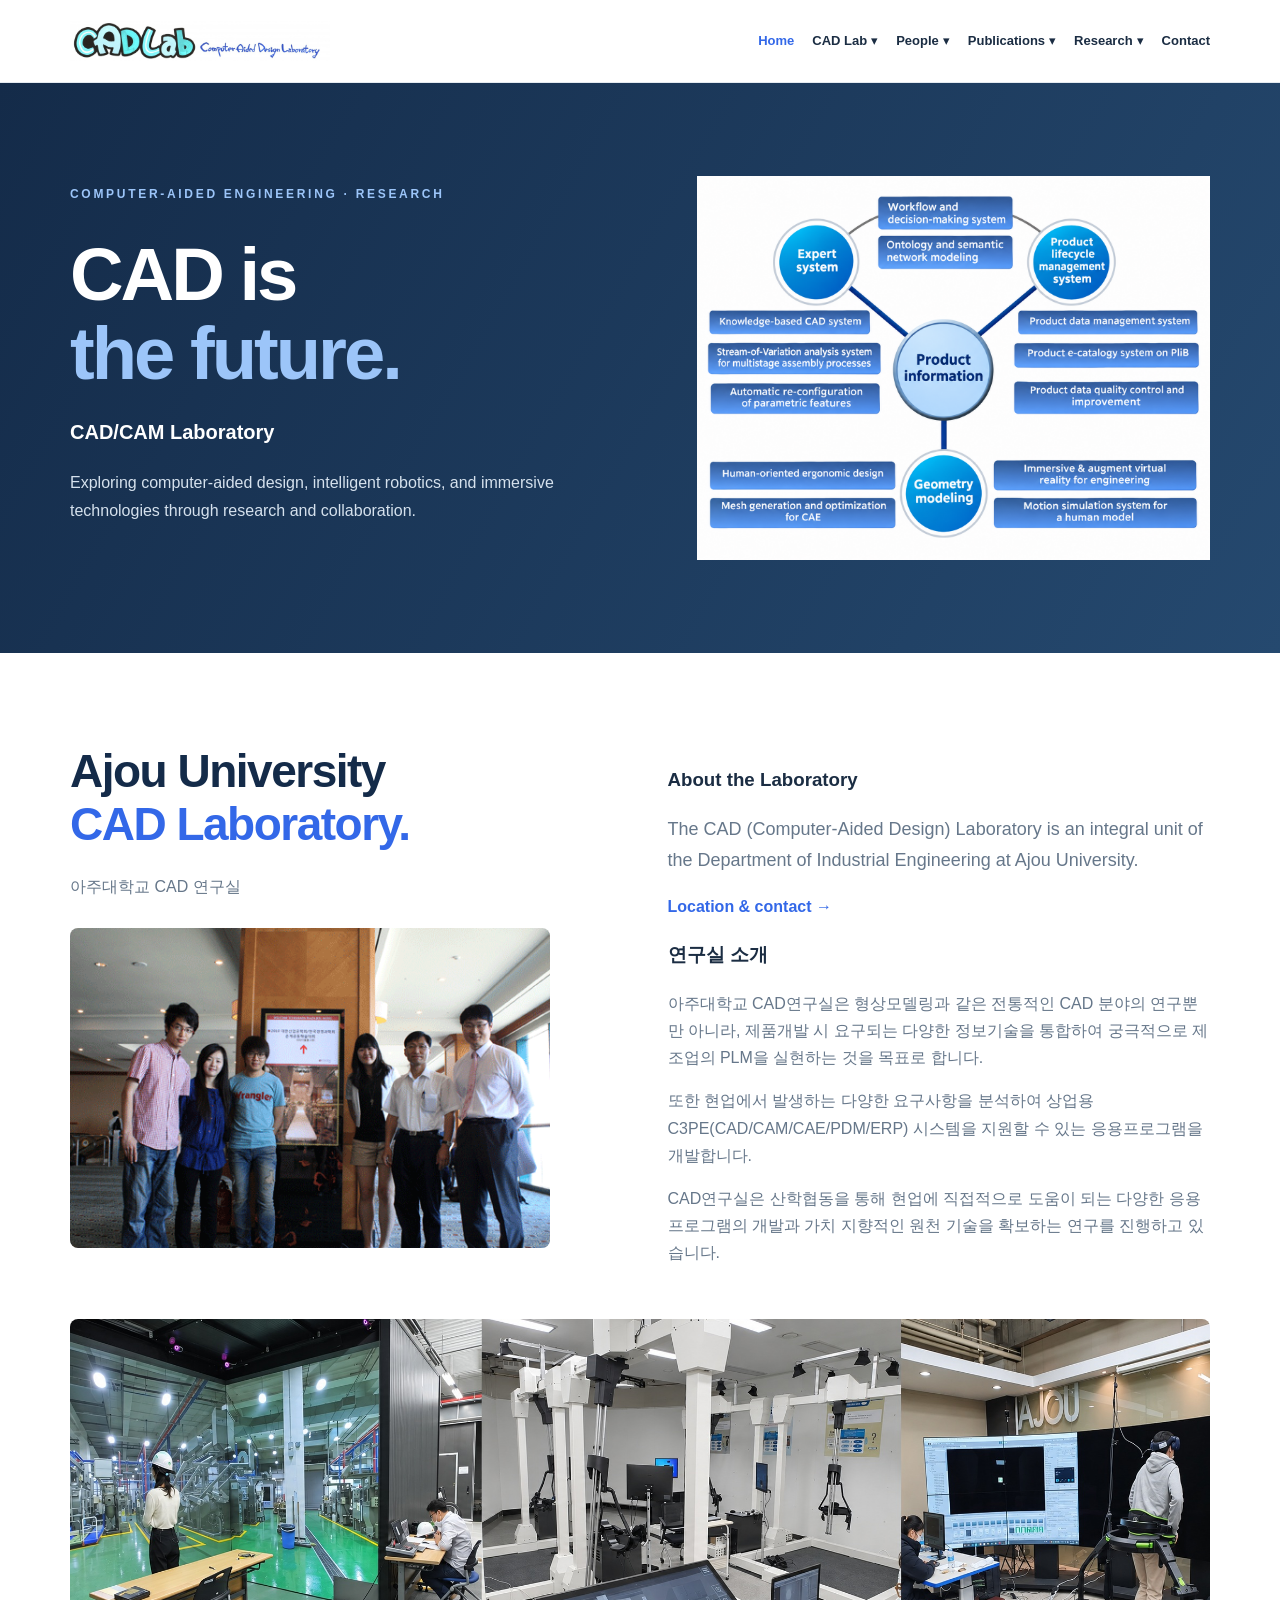
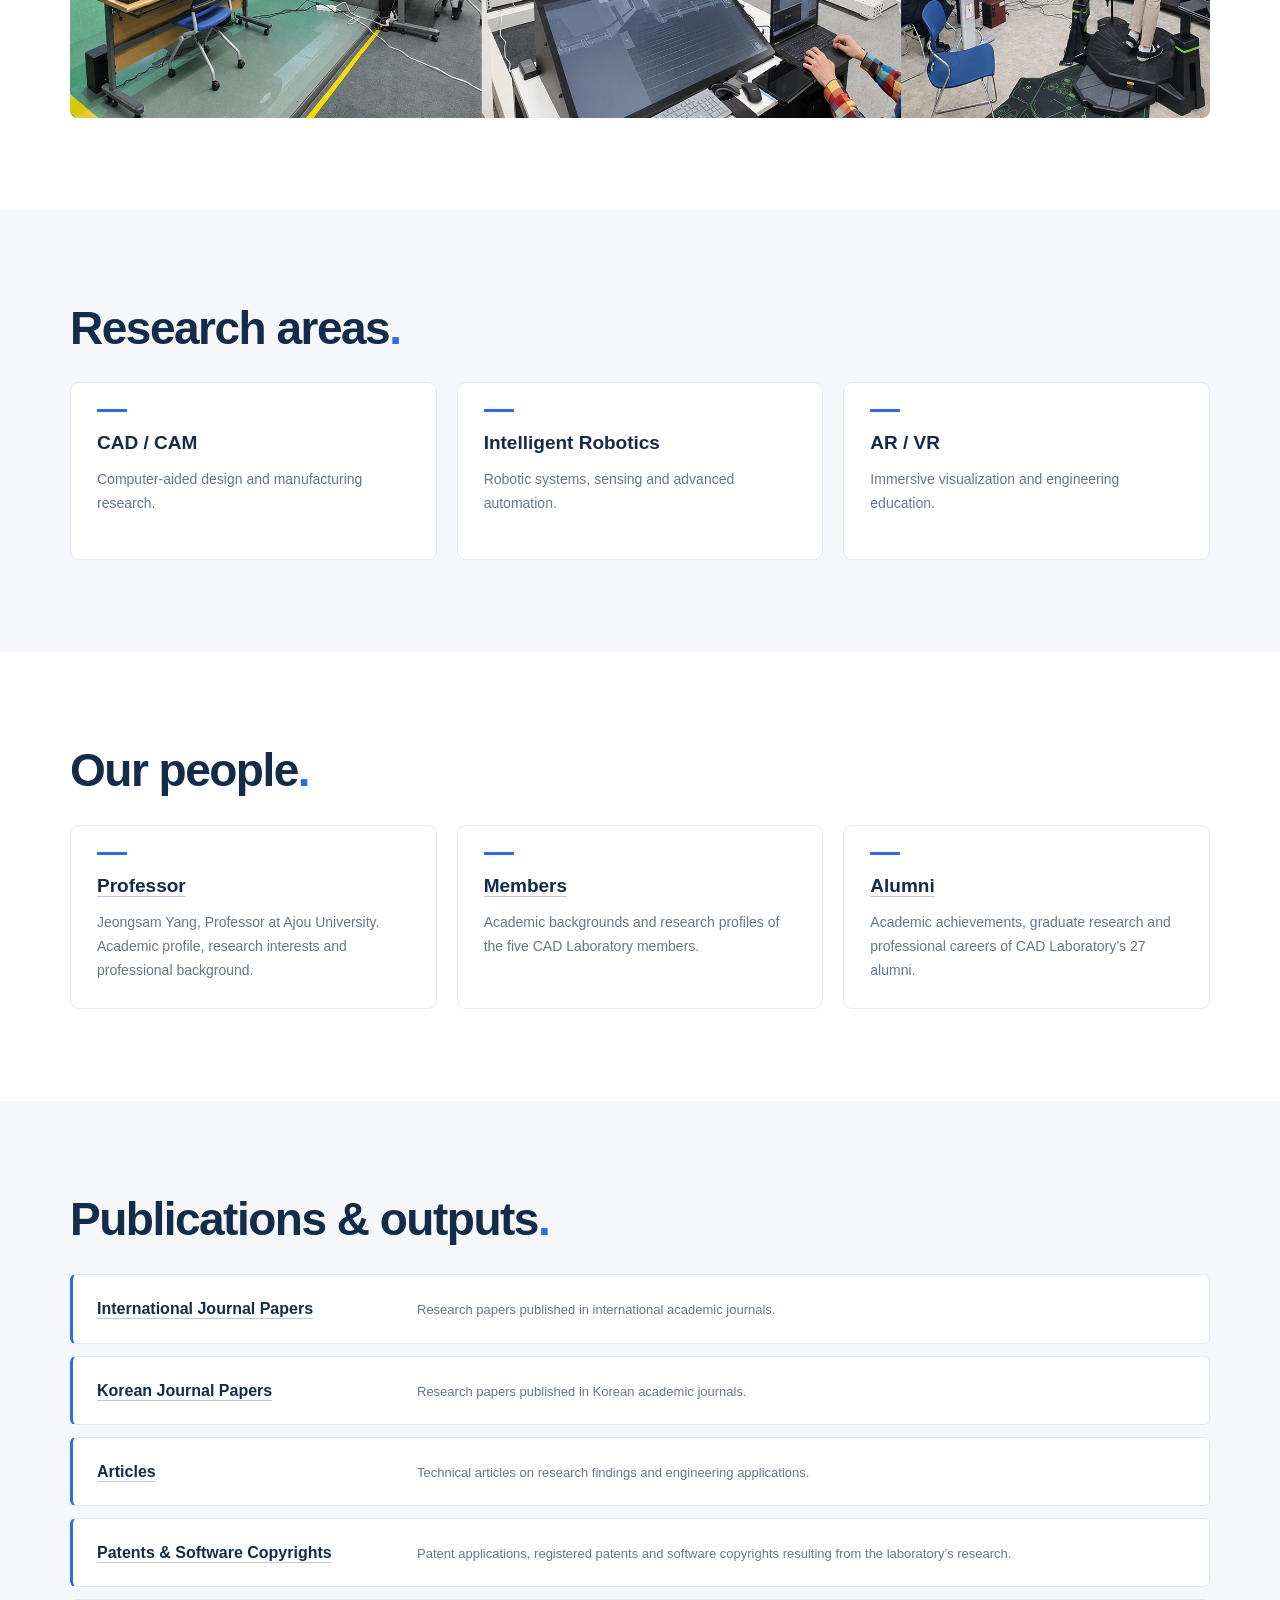
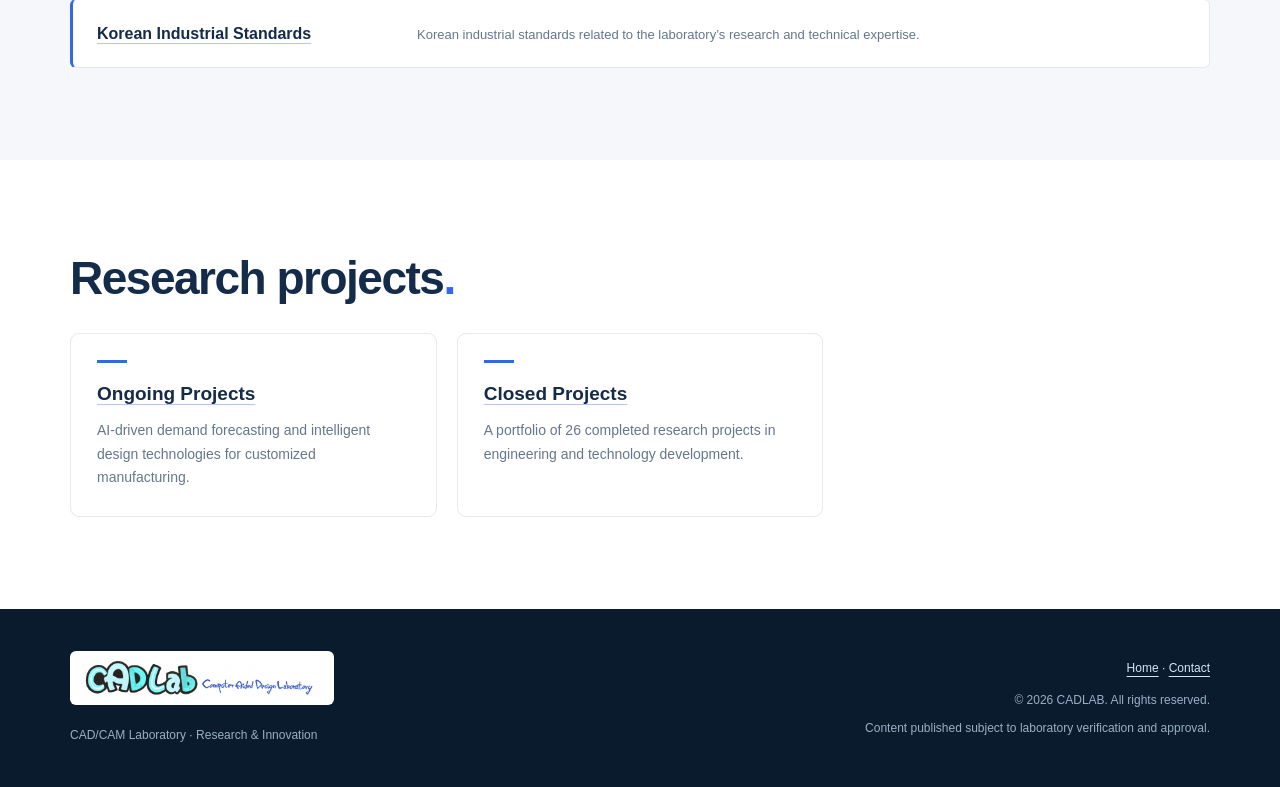
==== commit 41ba7f28: "Add restored facilities panorama and balance About imagery" ====
--- a/index.html
+++ b/index.html
@@ -22,7 +22,6 @@
           <div class="dropdown" id="lab-submenu">
             <a href="lab/introduction.html">Introduction</a>
 <a href="lab/motto.html">Motto &amp; Logo</a>
-<a href="lab/contact.html">Contact</a>
           </div>
         </div>
 <div class="nav-group">
@@ -72,7 +71,7 @@
     </section>
 
 <section class="section about-section" id="about">
-  <div class="wrap section-grid">
+  <div class="wrap section-grid about-layout">
     <div>
       
       <h2>Ajou University<br>
@@ -110,6 +109,9 @@
         지향적인 원천 기술을 확보하는 연구를 진행하고 있습니다.
       </p>
     </div>
+    <div class="about-facilities">
+      <img src="assets/cadlab-facilities.jpg" alt="CAD Laboratory research facilities with immersive visualization, haptic equipment and virtual reality systems." width="2120" height="742" loading="lazy" decoding="async">
+    </div>
   </div>
 </section>
       <section class="section light" id="research"><div class="wrap"><div class="section-heading"><div><h2>Research areas<span class="title-dot">.</span></h2></div></div><div id="researchList" class="cards research-cards"></div></div></section>
--- a/assets/styles.css
+++ b/assets/styles.css
@@ -38,7 +38,10 @@
 .section{padding:92px 0}
 .section.light{background:var(--light)}
 .section-grid{display:grid;grid-template-columns:1fr 1fr;gap:55px}
-.about-photo{display:block;width:100%;height:auto;object-fit:contain;margin:28px 0 0}
+.about-layout{row-gap:36px;align-items:start}
+.about-photo{display:block;width:100%;max-width:480px;height:auto;object-fit:contain;margin:28px 0 0;border-radius:8px}
+.about-facilities{grid-column:1/-1;min-width:0}
+.about-facilities img{display:block;width:100%;height:auto;object-fit:contain;border-radius:8px}
 .overline{font-size:11px;letter-spacing:2px;color:var(--blue);font-weight:800;margin:0 0 14px}
 h2{font-size:clamp(30px,3.8vw,46px);line-height:1.15;letter-spacing:-1.5px;color:var(--navy);margin:0 0 22px}
 .muted,.section-heading>p{color:var(--muted)}
@@ -75,6 +78,7 @@
 .hero-bottom{font-size:10px}
 .section{padding:66px 0}
 .section-grid{grid-template-columns:1fr;gap:8px}
+.about-layout{row-gap:28px}
 .section-heading{display:block}
 .section-heading>p{margin-top:12px}
 .cards{grid-template-columns:1fr}
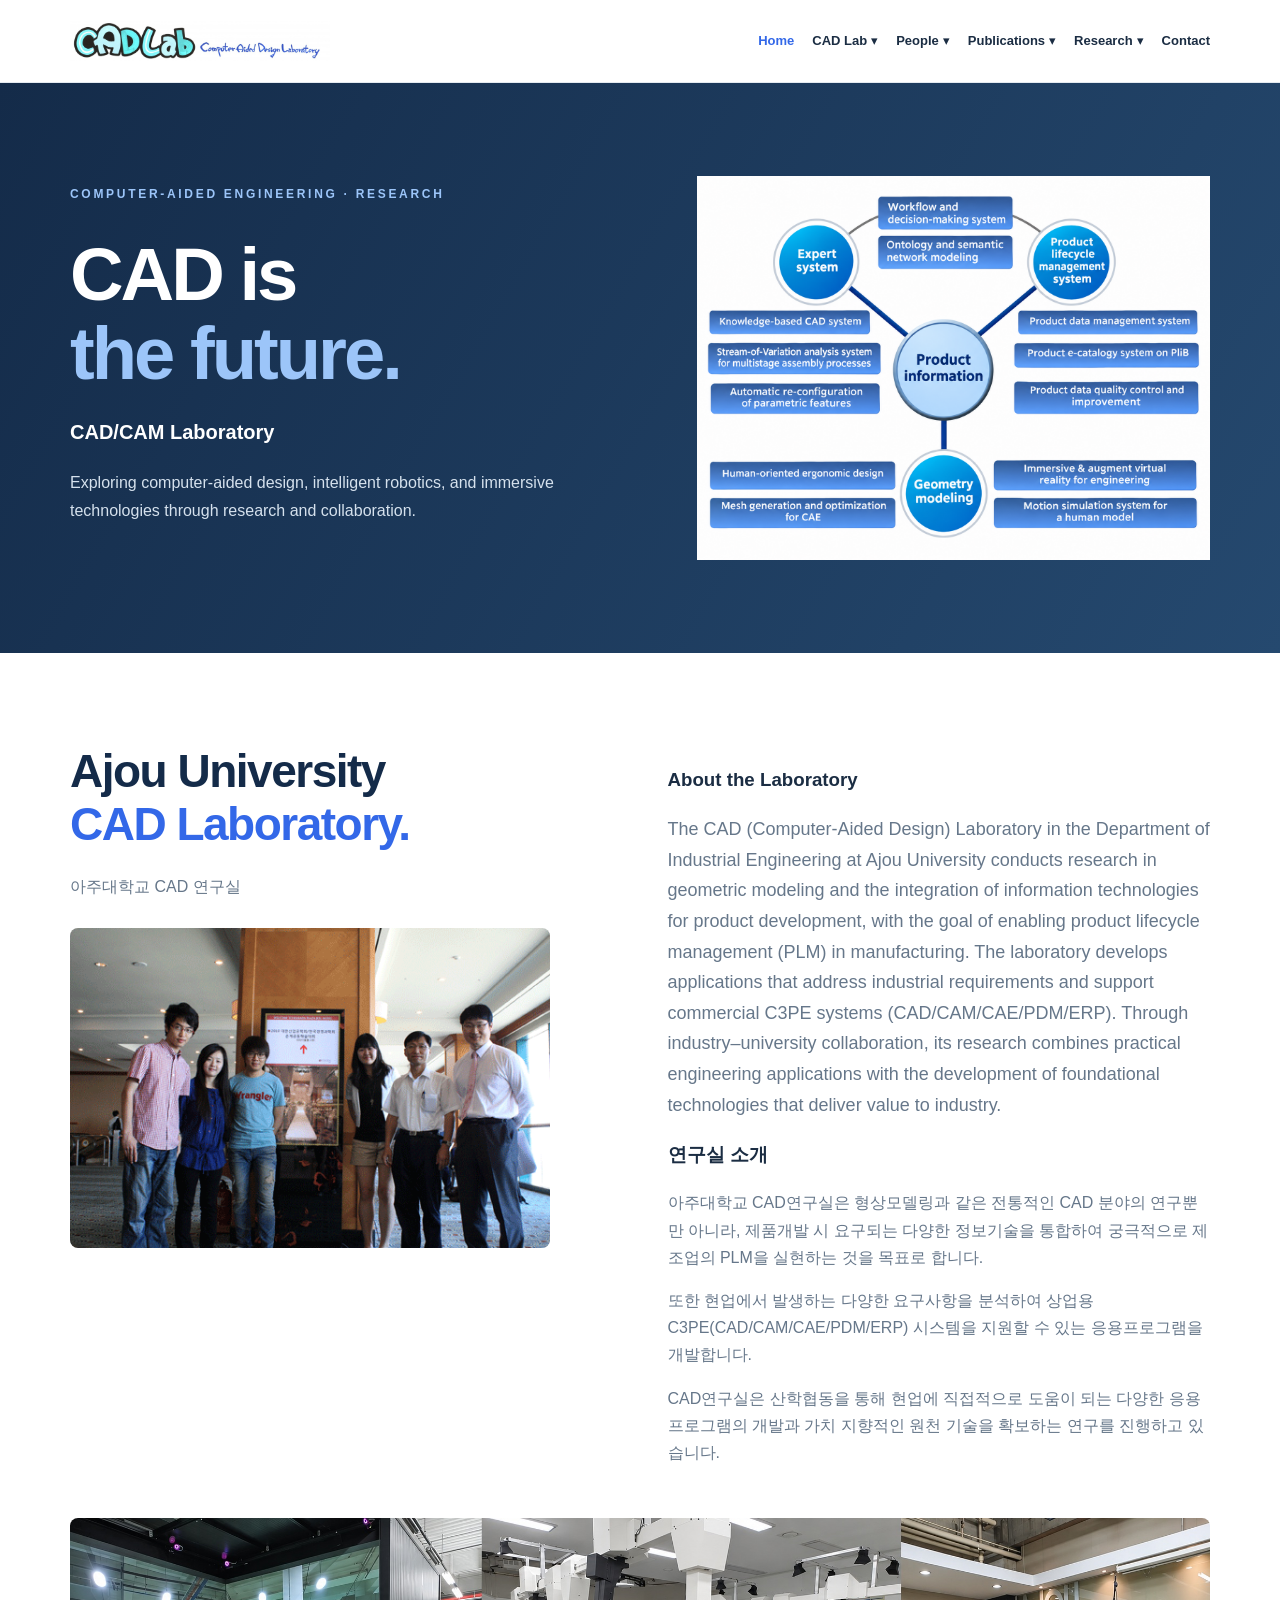
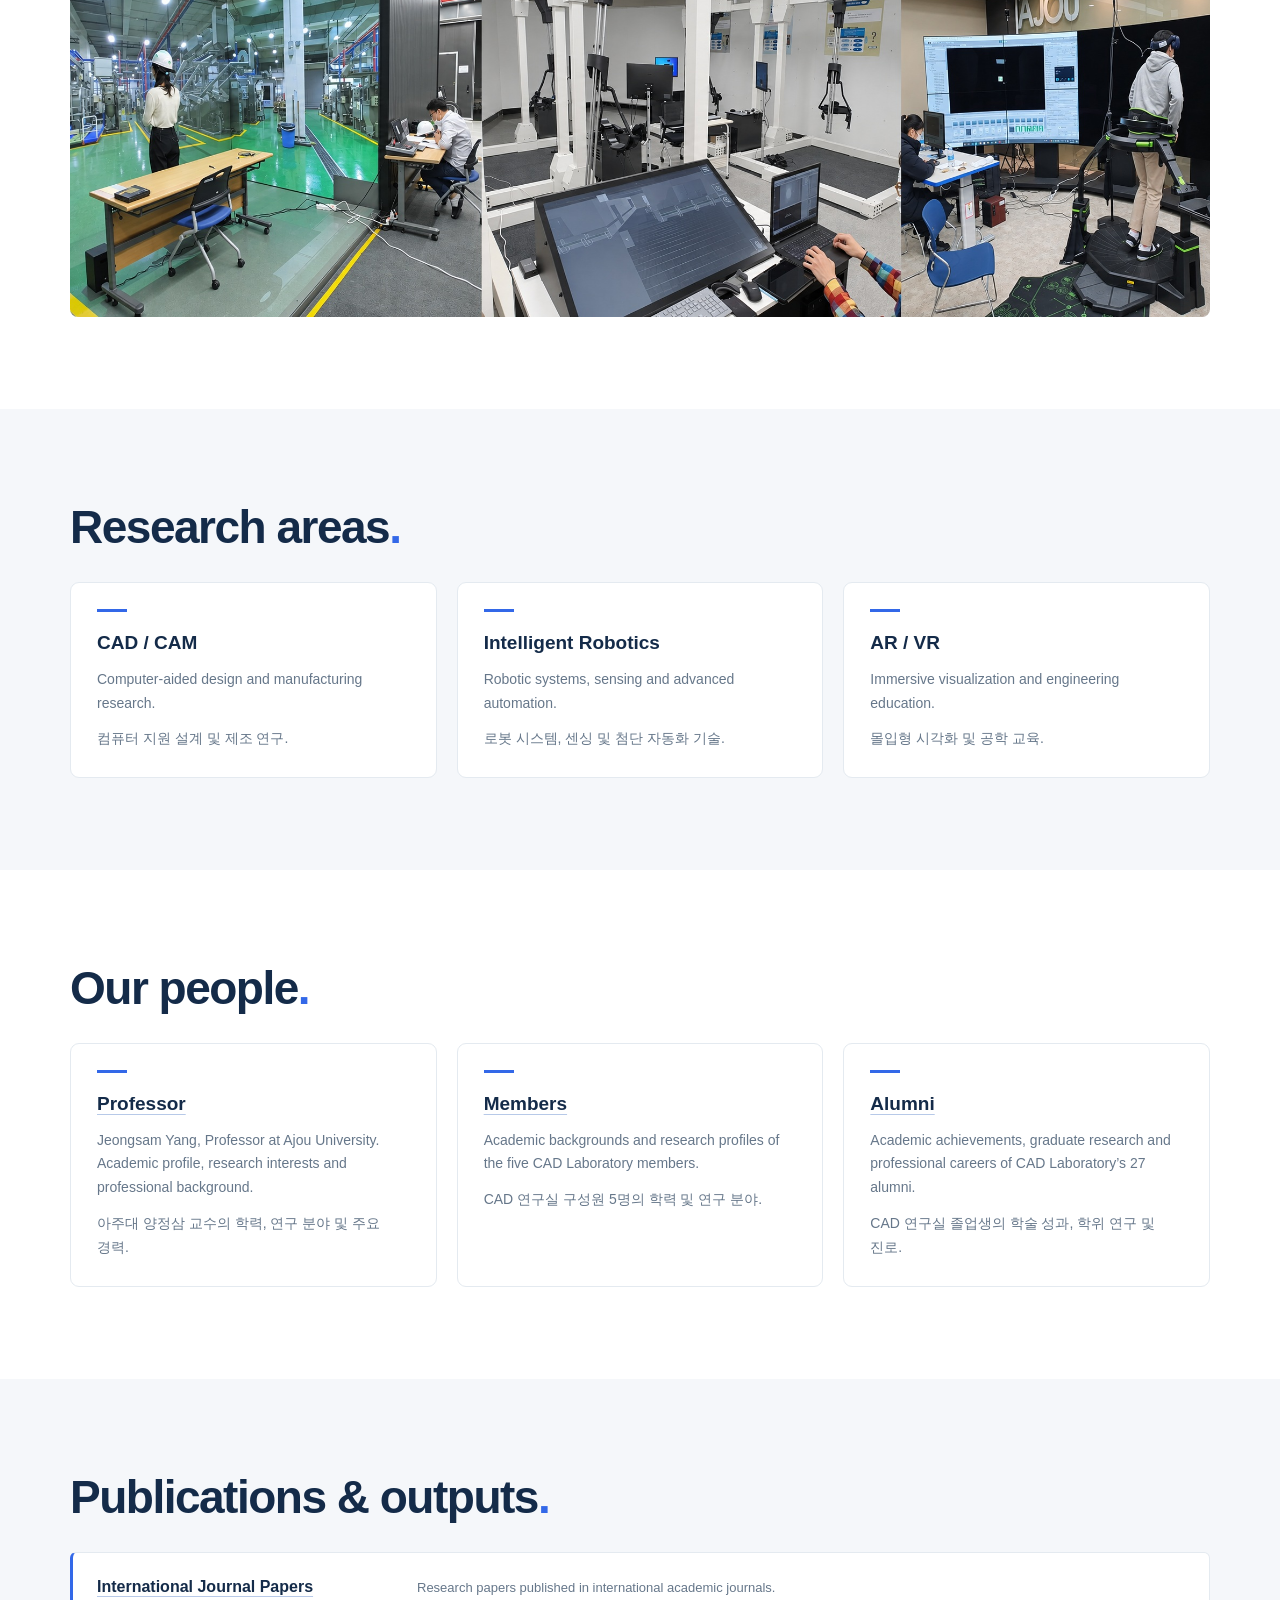
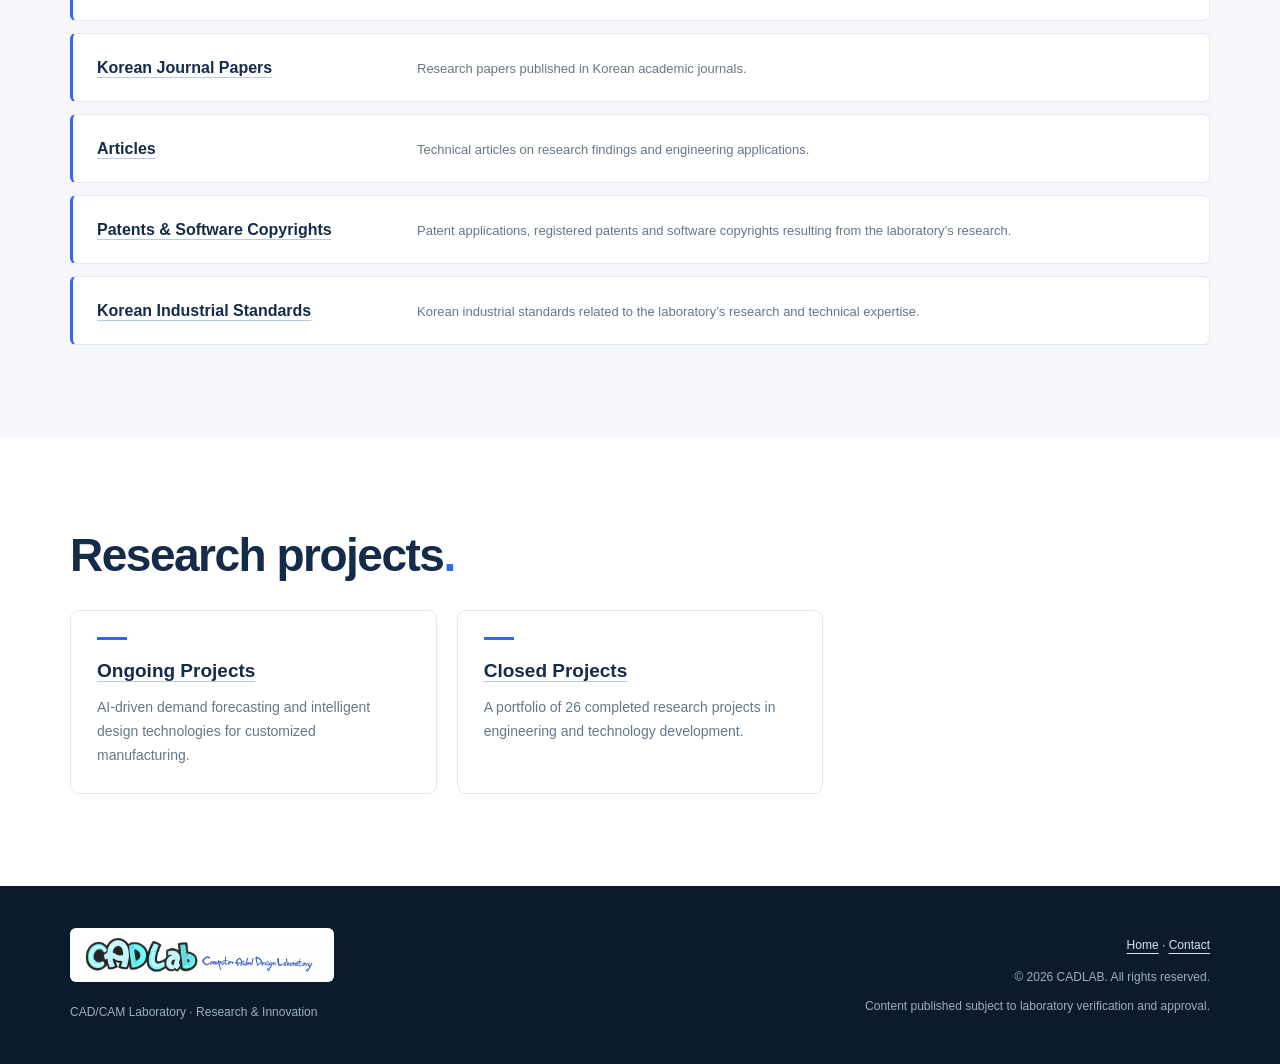
==== commit d49d27b8: "Expand English laboratory introduction and remove contact link" ====
--- a/index.html
+++ b/index.html
@@ -84,12 +84,9 @@
     <div>
       <h3>About the Laboratory</h3>
       <p id="aboutText" class="muted lead">
-        The CAD (Computer-Aided Design) Laboratory is an
-        integral unit of the Department of Industrial
-        Engineering at Ajou University.
+        The CAD (Computer-Aided Design) Laboratory in the Department of Industrial Engineering at Ajou University conducts research in geometric modeling and the integration of information technologies for product development, with the goal of enabling product lifecycle management (PLM) in manufacturing. The laboratory develops applications that address industrial requirements and support commercial C3PE systems (CAD/CAM/CAE/PDM/ERP). Through industry–university collaboration, its research combines practical engineering applications with the development of foundational technologies that deliver value to industry.
       </p>
 
-      <p><a class="inline-link" href="lab/contact.html">Location &amp; contact →</a></p>
 
       <h3>연구실 소개</h3>
       <p class="muted">
--- a/assets/styles.css
+++ b/assets/styles.css
@@ -56,6 +56,7 @@
 .card:before{content:"";display:block;width:30px;height:3px;background:var(--blue);margin-bottom:19px}
 .card h3{font-size:19px;line-height:1.3;color:var(--navy);margin:0 0 12px}
 .card p{font-size:14px;color:var(--muted);margin:0}
+.card .card-description-ko{margin-top:12px;word-break:keep-all;overflow-wrap:anywhere}
 .stack{display:grid;gap:12px}
 .entry{border:1px solid var(--line);border-left:3px solid var(--blue);background:#fff;border-radius:6px;padding:20px 24px;display:flex;justify-content:space-between;gap:20px}
 .entry strong{color:var(--navy)}
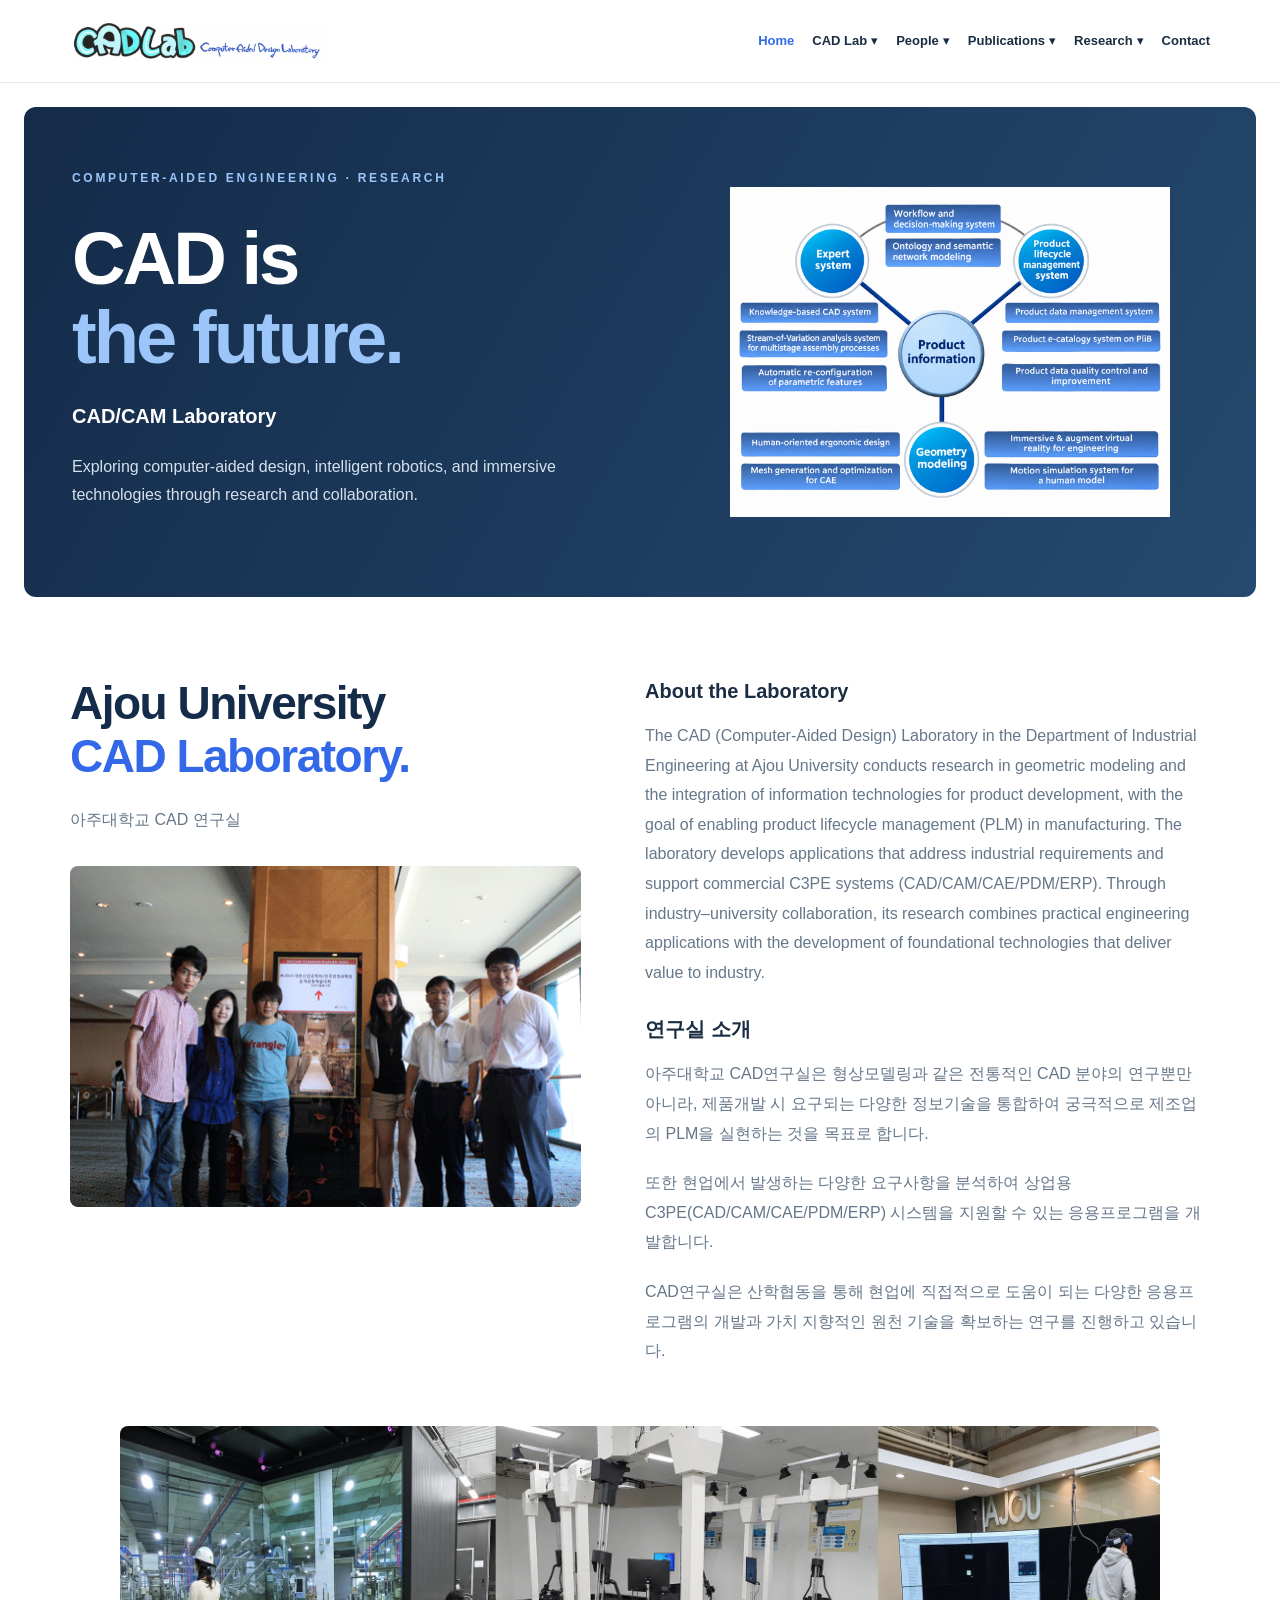
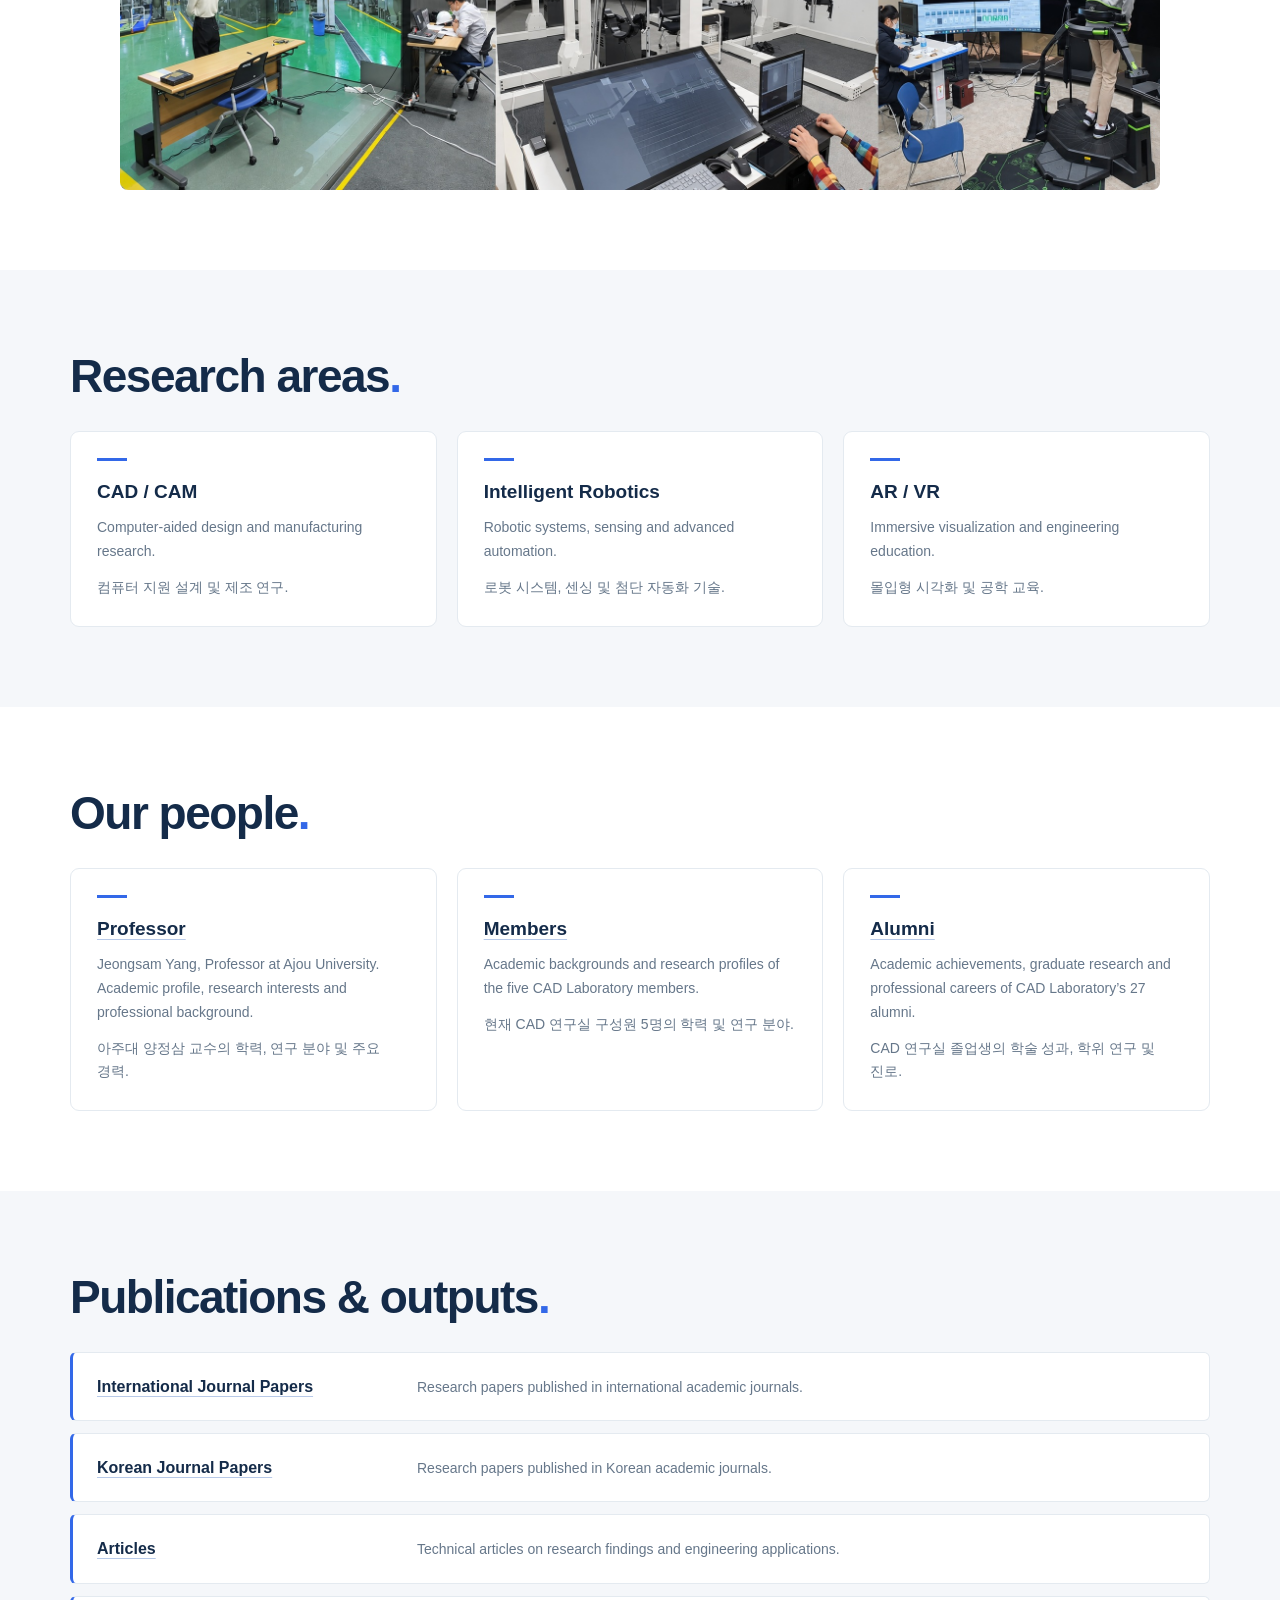
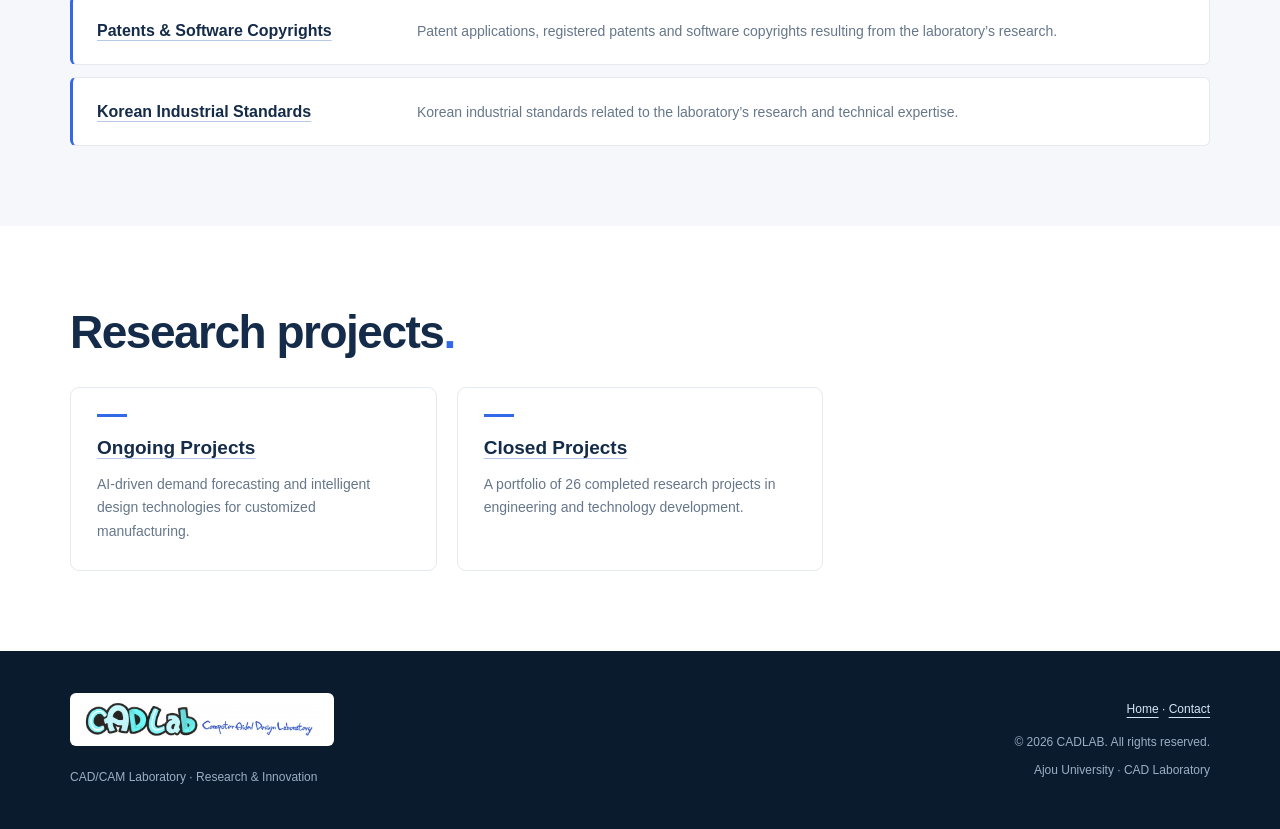
==== commit 23156f85: "Polish public-facing copy, member badges and English grammar" ====
--- a/index.html
+++ b/index.html
@@ -120,7 +120,7 @@
   <footer class="site-footer">
     <div class="wrap footerrow">
       <div><a class="footer-logo" href="index.html" aria-label="CADLAB home"><img src="assets/cadlab-logo.jpg" alt="CADLAB — Computer-Aided Design Laboratory" width="1500" height="234" loading="lazy"></a><p>CAD/CAM Laboratory · Research &amp; Innovation</p></div>
-      <div><a href="index.html">Home</a> · <a href="lab/contact.html">Contact</a><p>© <span data-year>2026</span> CADLAB. All rights reserved.</p><small class="footer-context">Content published subject to laboratory verification and approval.</small></div>
+      <div><a href="index.html">Home</a> · <a href="lab/contact.html">Contact</a><p>© <span data-year>2026</span> CADLAB. All rights reserved.</p><small class="footer-context">Ajou University · CAD Laboratory</small></div>
     </div>
   </footer>
   <!-- shared-footer:end -->
--- a/assets/styles.css
+++ b/assets/styles.css
@@ -14,6 +14,10 @@
 .nav nav a:hover{color:var(--blue)}
 .menu{display:none}
 .hero{background:linear-gradient(120deg,#142b49,#25496f);color:#fff}
+.home-page .hero{width:min(1240px,calc(100% - 48px));margin:24px auto 0;border-radius:12px;overflow:hidden}
+.home-page .hero-layout{min-height:490px;gap:48px;width:calc(100% - 96px)}
+.home-page .hero-copy{padding:48px 0}
+.home-page .hero-art img{max-width:440px}
 .hero-layout{min-height:570px;display:grid;grid-template-columns:minmax(0,1.05fr) minmax(0,.95fr);gap:60px;align-items:center}
 .hero-copy{padding:70px 0}
 .eyebrow{color:#9cc5f9;font-size:12px;font-weight:800;letter-spacing:2.7px}
@@ -35,12 +39,17 @@
 .focus-strip{background:#eef3f8;border-bottom:1px solid var(--line)}
 .focus-row{display:flex;justify-content:space-between;flex-wrap:wrap;gap:15px 25px;padding:23px 0;color:#4f6379;font-size:11px;font-weight:750;letter-spacing:1px}
 .focus-label{color:var(--blue)}
-.section{padding:92px 0}
+.section{padding:80px 0}
 .section.light{background:var(--light)}
 .section-grid{display:grid;grid-template-columns:1fr 1fr;gap:55px}
-.about-layout{row-gap:36px;align-items:start}
-.about-photo{display:block;width:100%;max-width:480px;height:auto;object-fit:contain;margin:28px 0 0;border-radius:8px}
-.about-facilities{grid-column:1/-1;min-width:0}
+.about-layout{grid-template-columns:minmax(0,.95fr) minmax(0,1.05fr);column-gap:64px;row-gap:40px;align-items:start}
+.about-layout>div:first-child{align-self:stretch;display:flex;flex-direction:column;align-items:flex-start}
+.about-layout>div:first-child>.muted{margin-bottom:32px}
+.about-photo{display:block;width:100%;max-width:513px;height:auto;object-fit:contain;margin:0;border-radius:8px}
+.about-layout h3{margin:0 0 16px;font-size:20px;line-height:1.4}
+.about-layout p{font-size:16px;line-height:1.85;margin:0 0 20px}
+.about-layout p+h3{margin-top:28px}
+.about-facilities{grid-column:1/-1;min-width:0;width:100%;max-width:1040px;justify-self:center}
 .about-facilities img{display:block;width:100%;height:auto;object-fit:contain;border-radius:8px}
 .overline{font-size:11px;letter-spacing:2px;color:var(--blue);font-weight:800;margin:0 0 14px}
 h2{font-size:clamp(30px,3.8vw,46px);line-height:1.15;letter-spacing:-1.5px;color:var(--navy);margin:0 0 22px}
@@ -57,10 +66,11 @@
 .card h3{font-size:19px;line-height:1.3;color:var(--navy);margin:0 0 12px}
 .card p{font-size:14px;color:var(--muted);margin:0}
 .card .card-description-ko{margin-top:12px;word-break:keep-all;overflow-wrap:anywhere}
+.goals .goal-ko{display:block;margin-top:16px;color:var(--muted);font-size:16px;line-height:1.8;word-break:keep-all;overflow-wrap:anywhere}
 .stack{display:grid;gap:12px}
 .entry{border:1px solid var(--line);border-left:3px solid var(--blue);background:#fff;border-radius:6px;padding:20px 24px;display:flex;justify-content:space-between;gap:20px}
 .entry strong{color:var(--navy)}
-.entry span{font-size:13px;color:var(--muted)}
+.entry span{font-size:14px;color:var(--muted);line-height:1.8}
 .archive-section{background:var(--navy);color:#fff}
 .archive-section h2{color:#fff}
 .archive-section p:not(.overline){color:#ccd8e5}
@@ -71,15 +81,22 @@
 .site-footer p,.site-footer small{font-size:12px;color:#9aafc4}
 .footerrow>div:last-child{text-align:right;font-size:12px}
 @media(max-width:980px){.hero-layout{gap:20px}}
+@media(min-width:761px) and (max-width:1000px){.about-layout{column-gap:32px}.home-page .cards{grid-template-columns:repeat(2,minmax(0,1fr))}.home-page .hero-layout{gap:28px;width:calc(100% - 64px)}.home-page .hero h1{font-size:60px}}
 @media(max-width:760px){.wrap{width:min(100% - 36px,1140px)}
+.home-page .hero{width:calc(100% - 36px);margin-top:16px;border-radius:10px}
+.home-page .hero-layout{width:calc(100% - 36px);min-height:auto;gap:0}
+.home-page .hero-copy{padding:36px 0 24px}
 .hero-layout{grid-template-columns:1fr;gap:0;min-height:auto}
 .hero-copy{padding:70px 0 20px}
 .hero h1{letter-spacing:-2px}
 .hero-art{width:100%;max-width:480px;margin:0 auto 22px}
 .hero-bottom{font-size:10px}
-.section{padding:66px 0}
+.section{padding:52px 0}
 .section-grid{grid-template-columns:1fr;gap:8px}
-.about-layout{row-gap:28px}
+.about-layout{grid-template-columns:1fr;row-gap:32px}
+.about-photo{margin:0 auto}
+.about-layout>div:first-child{align-items:stretch}
+.about-layout h2{font-size:34px}
 .section-heading{display:block}
 .section-heading>p{margin-top:12px}
 .cards{grid-template-columns:1fr}
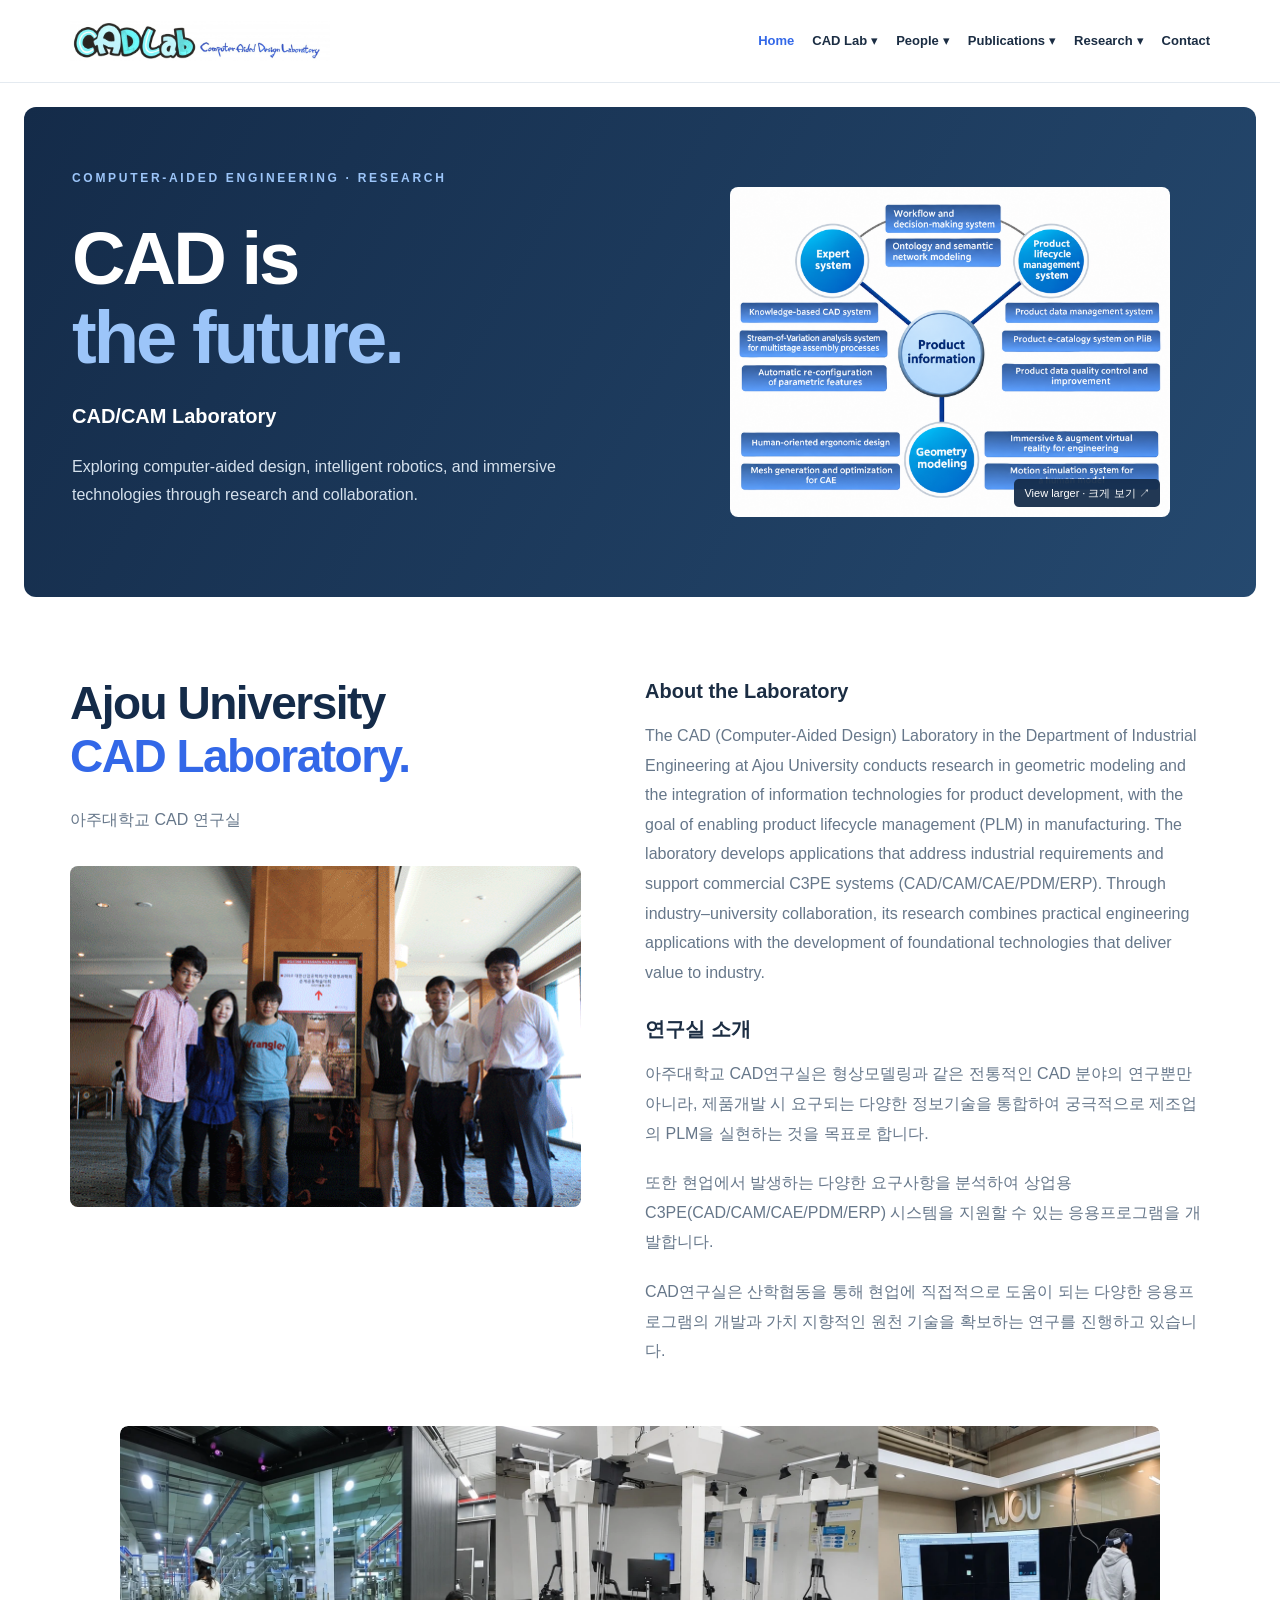
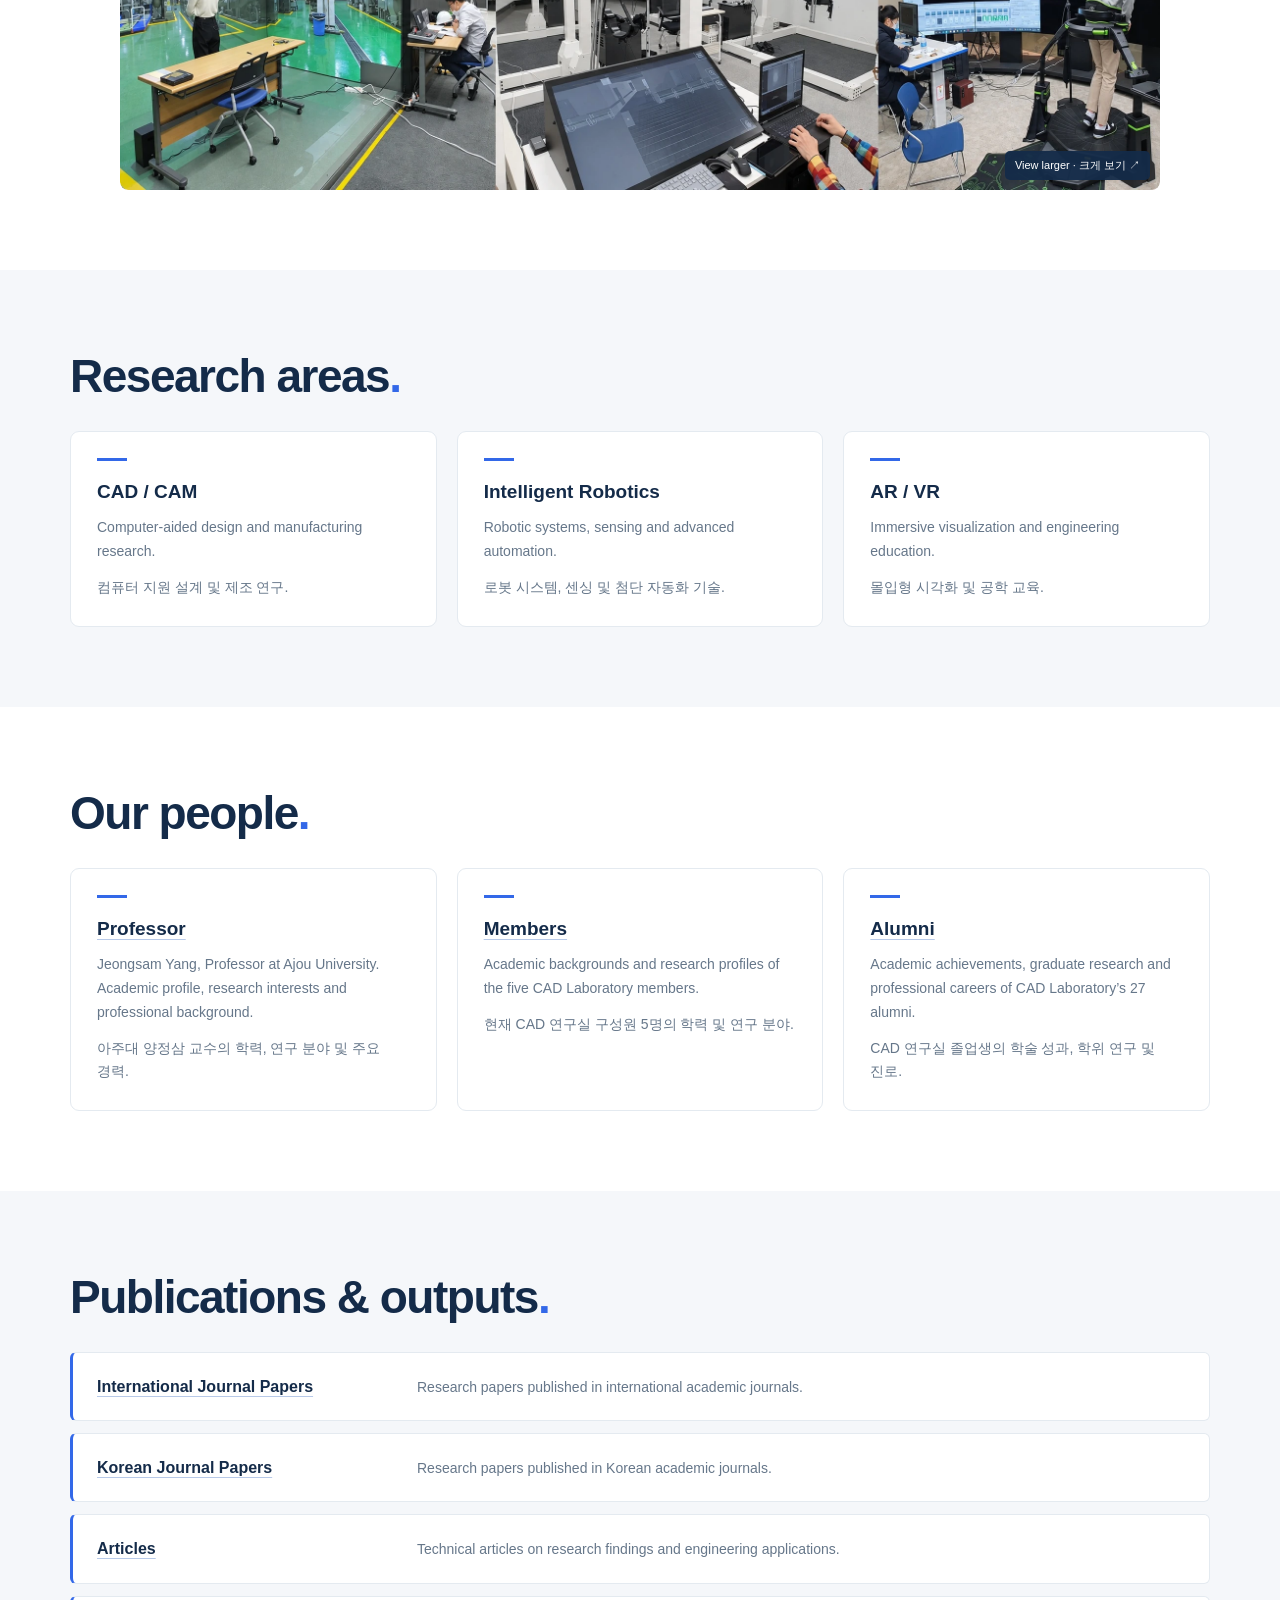
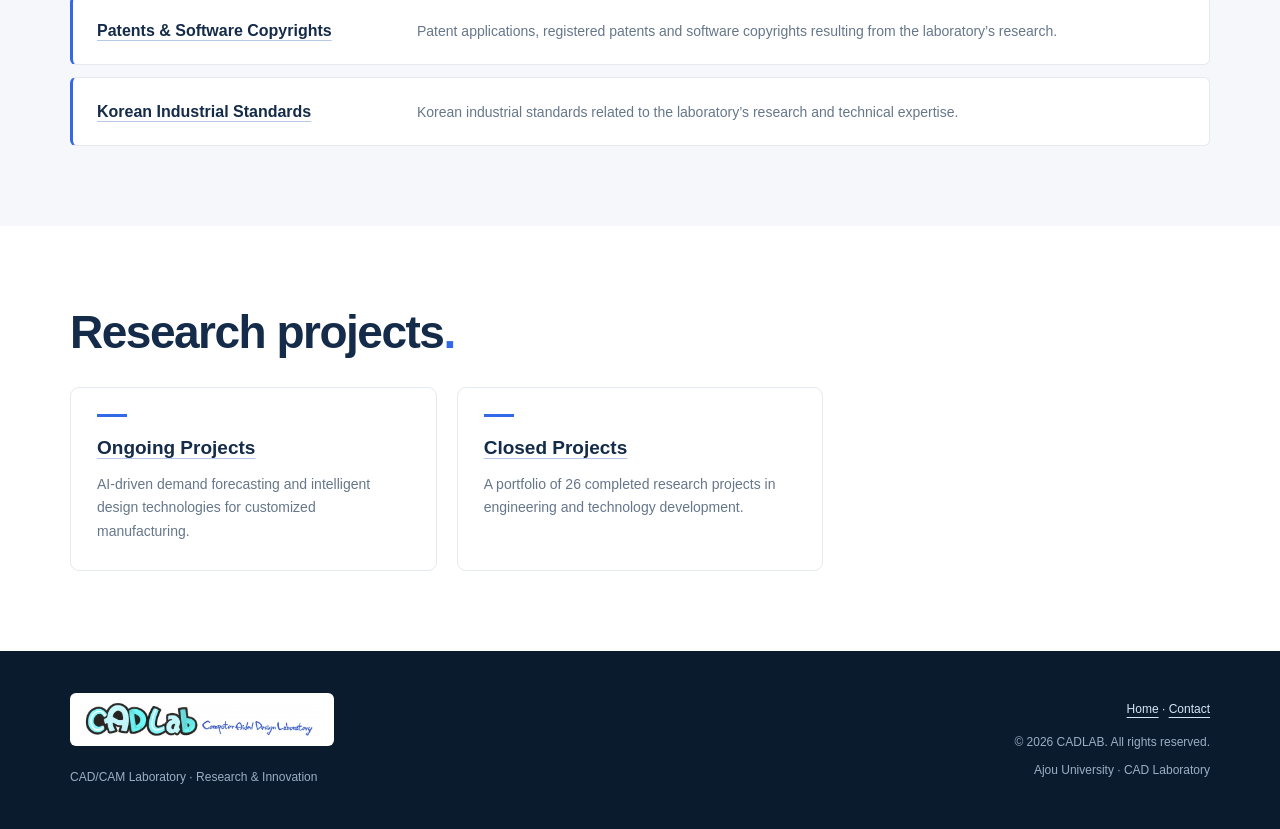
==== commit 4f8f9094: "Add accessible image viewer and optimize homepage images" ====
--- a/index.html
+++ b/index.html
@@ -64,7 +64,10 @@
        
 
         <div class="hero-art">
-          <img src="assets/product-information.png" alt="Product information framework connecting expert systems, product lifecycle management and geometry modeling." width="1448" height="1086" fetchpriority="high">
+          <a class="image-enlarge" href="assets/product-information.webp" data-image-viewer aria-label="Enlarge product information diagram · 제품 정보 구성도 확대">
+            <img src="assets/product-information.webp" alt="Product information framework connecting expert systems, product lifecycle management and geometry modeling." width="1448" height="1086" fetchpriority="high">
+            <span class="image-enlarge-label">View larger · 크게 보기 <span aria-hidden="true">↗</span></span>
+          </a>
         </div>
       </div>
 
@@ -107,7 +110,10 @@
       </p>
     </div>
     <div class="about-facilities">
-      <img src="assets/cadlab-facilities.jpg" alt="CAD Laboratory research facilities with immersive visualization, haptic equipment and virtual reality systems." width="2120" height="742" loading="lazy" decoding="async">
+      <a class="image-enlarge" href="assets/cadlab-facilities.webp" data-image-viewer aria-label="Enlarge laboratory facilities photo · 연구 시설 사진 확대">
+        <img src="assets/cadlab-facilities.webp" alt="CAD Laboratory research facilities with immersive visualization, haptic equipment and virtual reality systems." width="2120" height="742" loading="lazy" decoding="async">
+        <span class="image-enlarge-label">View larger · 크게 보기 <span aria-hidden="true">↗</span></span>
+      </a>
     </div>
   </div>
 </section>
@@ -126,5 +132,6 @@
   <!-- shared-footer:end -->
   <script src="assets/content.js"></script><script src="assets/site.js"></script>
 <script src="assets/navigation.js" defer></script>
+<script src="assets/image-viewer.js" defer></script>
 </body>
 </html>
--- a/assets/styles.css
+++ b/assets/styles.css
@@ -178,3 +178,15 @@
 #publicationList .entry{align-items:baseline;flex-wrap:wrap}
 #publicationList .entry strong{flex:0 1 300px}
 #publicationList .entry span{flex:1 1 360px}
+.image-enlarge{display:block;position:relative;border-radius:8px;overflow:hidden;cursor:zoom-in}
+.hero-art .image-enlarge{max-width:440px;margin:auto}
+.image-enlarge-label{position:absolute;right:10px;bottom:10px;background:#142b49eF;color:#fff;border-radius:5px;padding:6px 10px;font-size:11px;line-height:1.5}
+.image-viewer{width:calc(100% - 32px);max-width:1440px;height:calc(100dvh - 32px);max-height:calc(100dvh - 32px);padding:0;border:0;border-radius:10px;background:#101c2c;color:#fff}
+.image-viewer::backdrop{background:#07111de8}
+.image-viewer[open]{display:flex;flex-direction:column}
+.image-viewer-toolbar{display:flex;justify-content:flex-end;gap:10px;padding:12px;flex-shrink:0;border-bottom:1px solid #ffffff30}
+.image-viewer button{min-height:44px;padding:8px 14px;background:#fff;color:#142b49;border:0;border-radius:5px;font:inherit;font-size:14px;cursor:pointer}
+.image-viewer-viewport{overflow:auto;flex:1;min-height:0;overscroll-behavior:contain;padding:12px}
+.image-viewer-viewport img{display:block;width:100%;height:100%;object-fit:contain}
+.image-viewer.actual-size .image-viewer-viewport img{width:auto;height:auto;max-width:none;max-height:none}
+@media(max-width:480px){.image-viewer{width:calc(100% - 16px);height:calc(100dvh - 16px);max-height:calc(100dvh - 16px)}.image-viewer-toolbar{gap:8px;padding:8px}.image-viewer button{font-size:12px;padding:8px 10px}}
